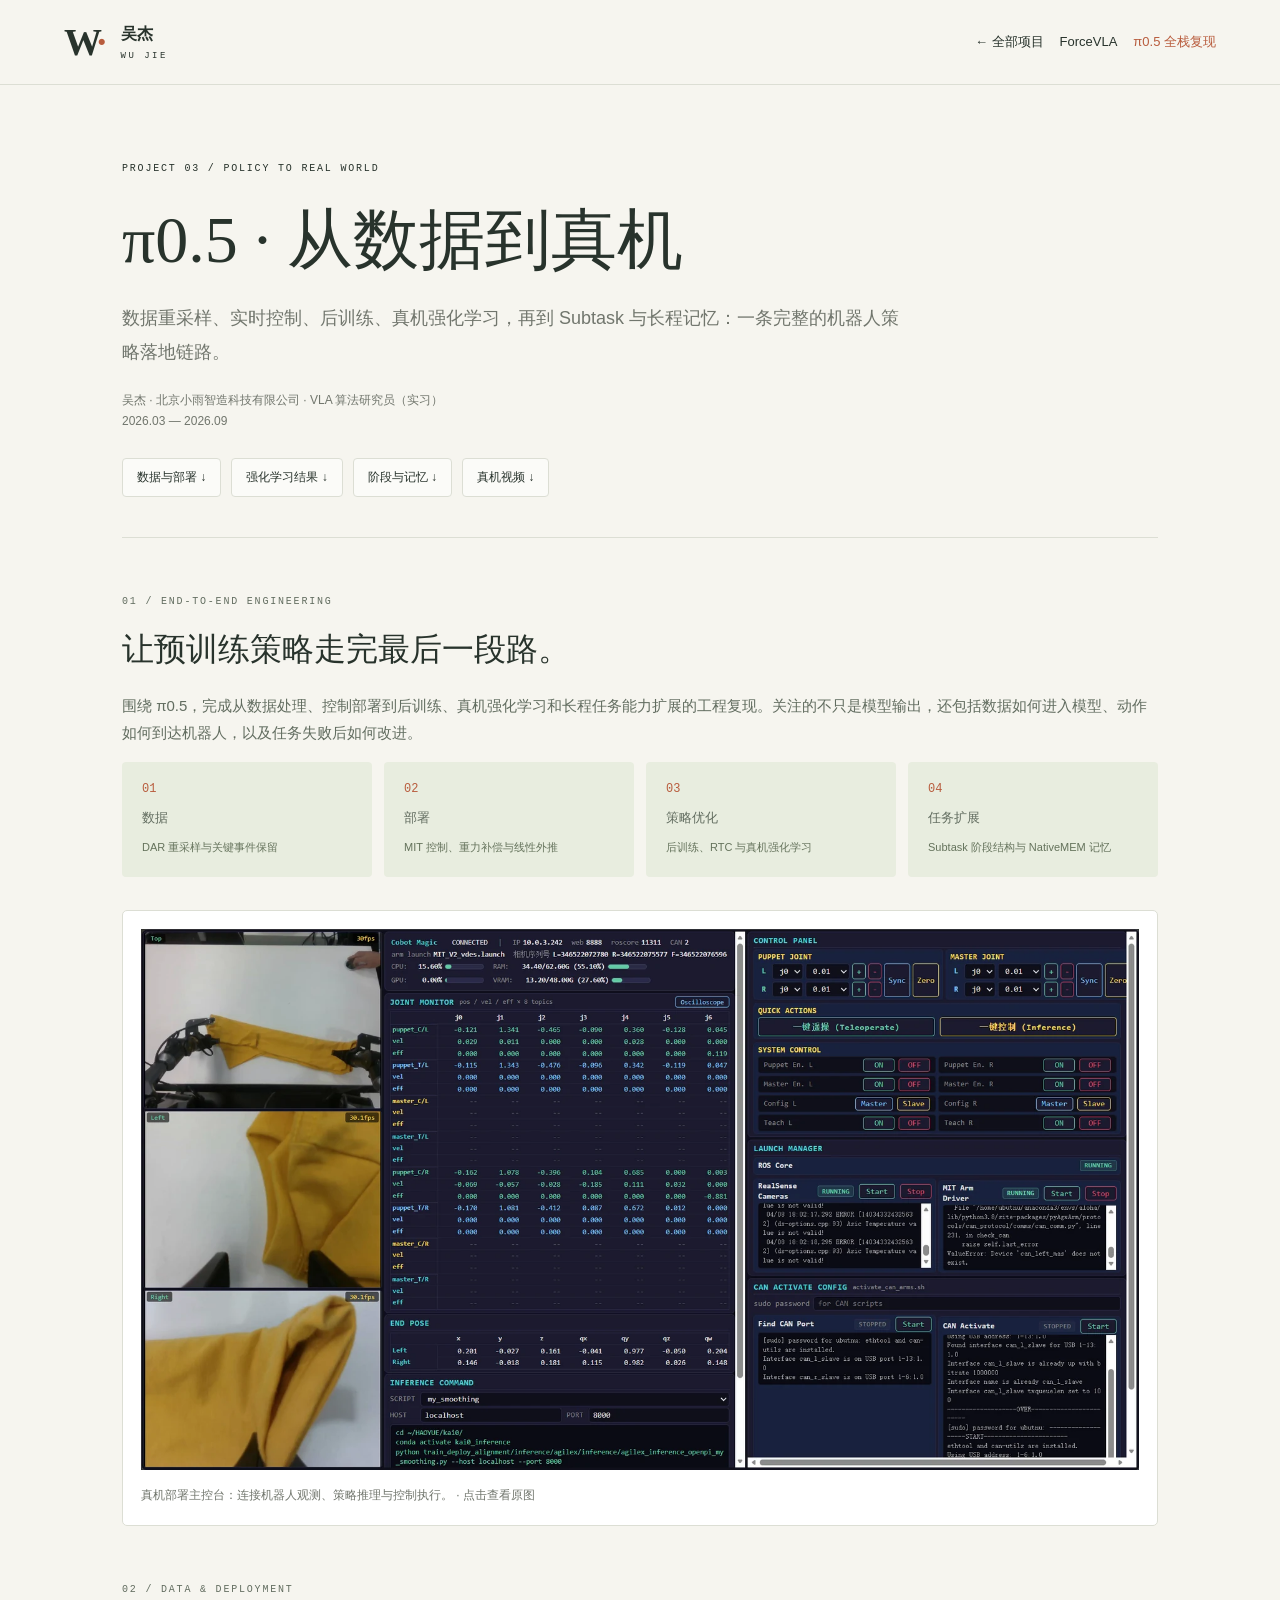
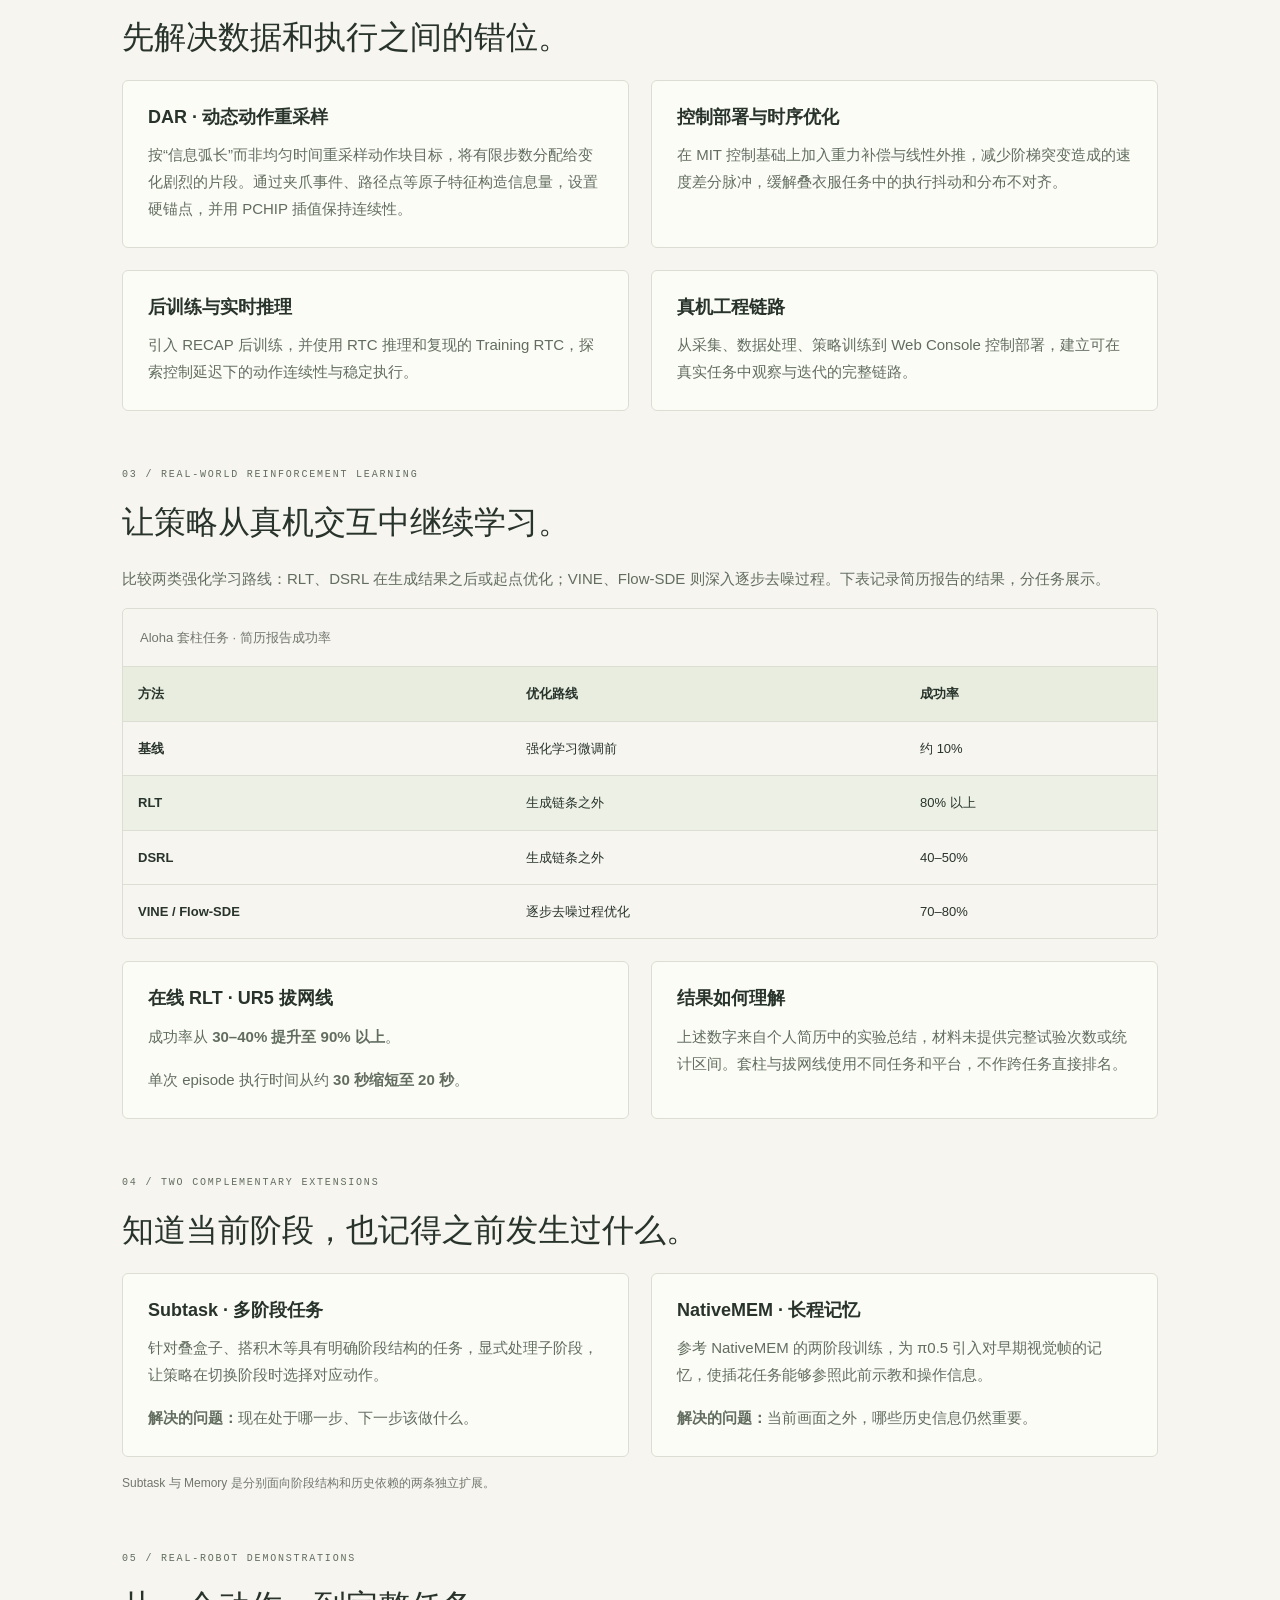
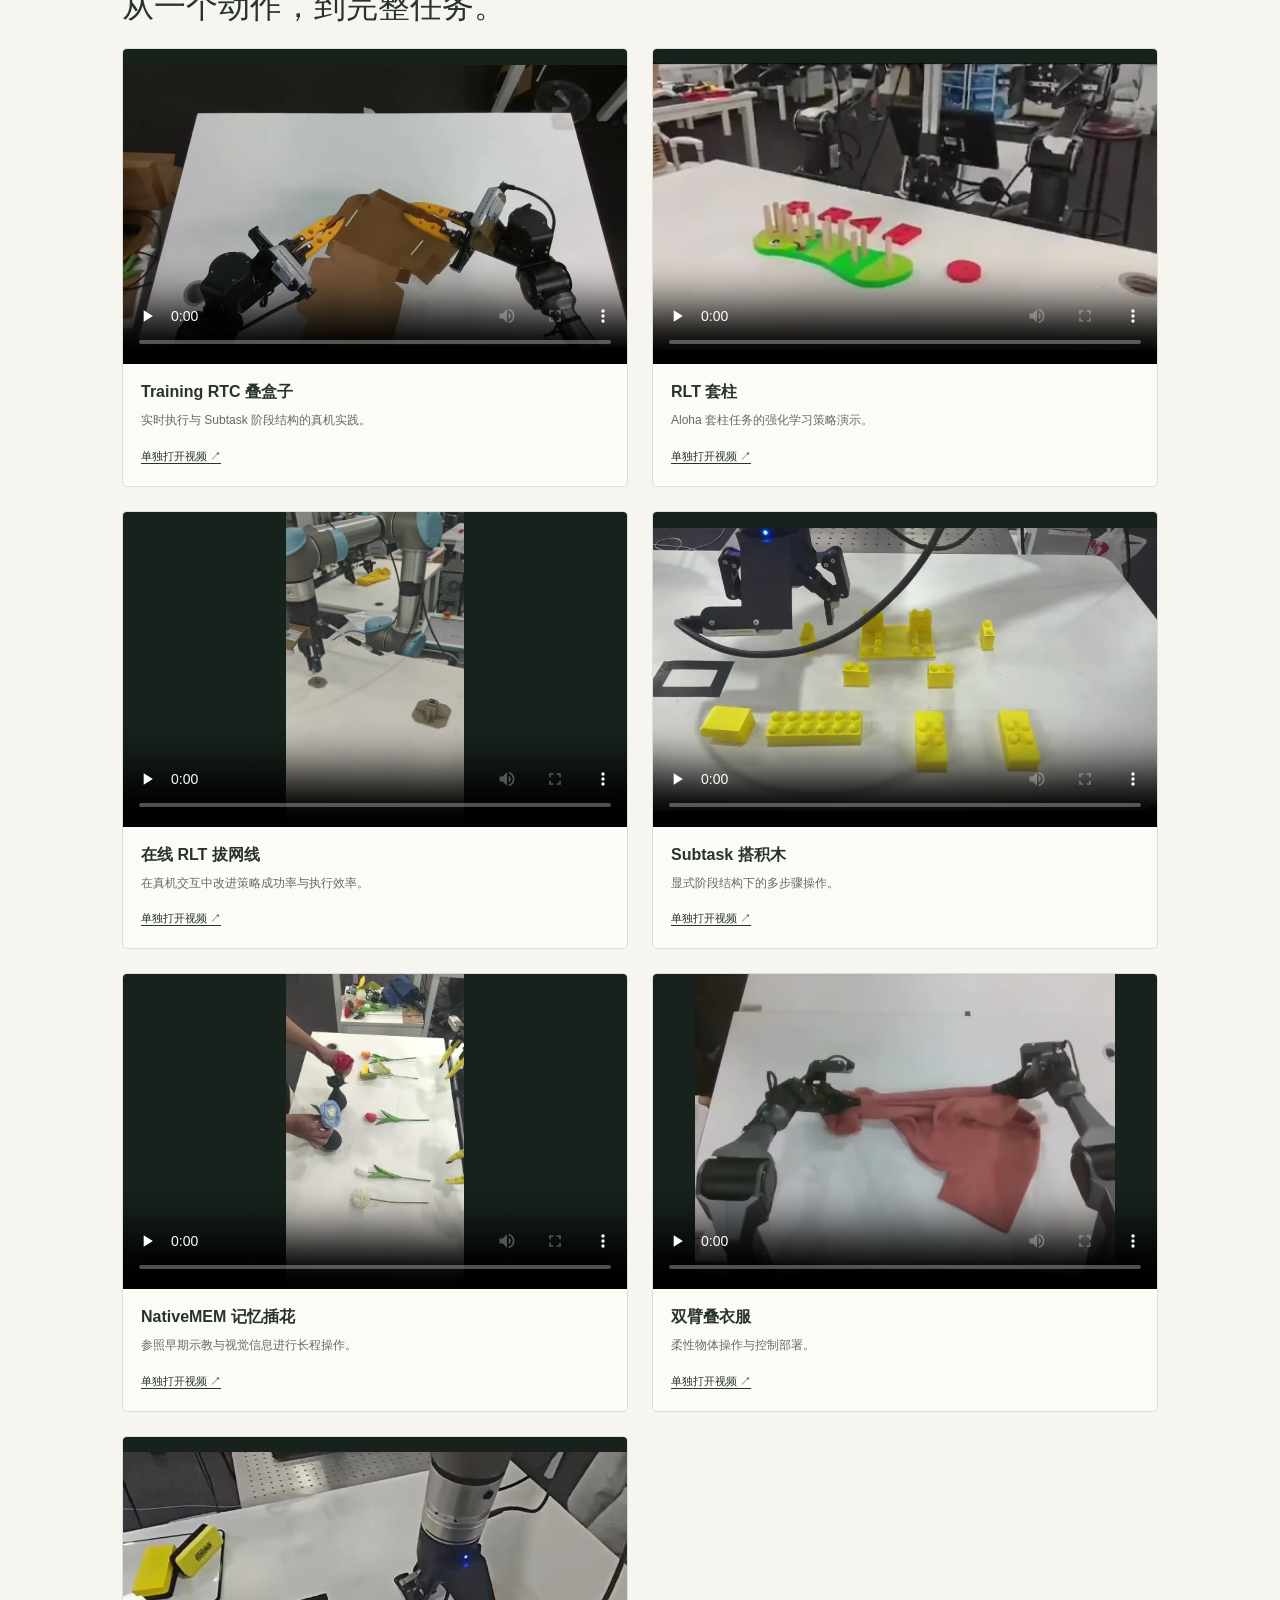
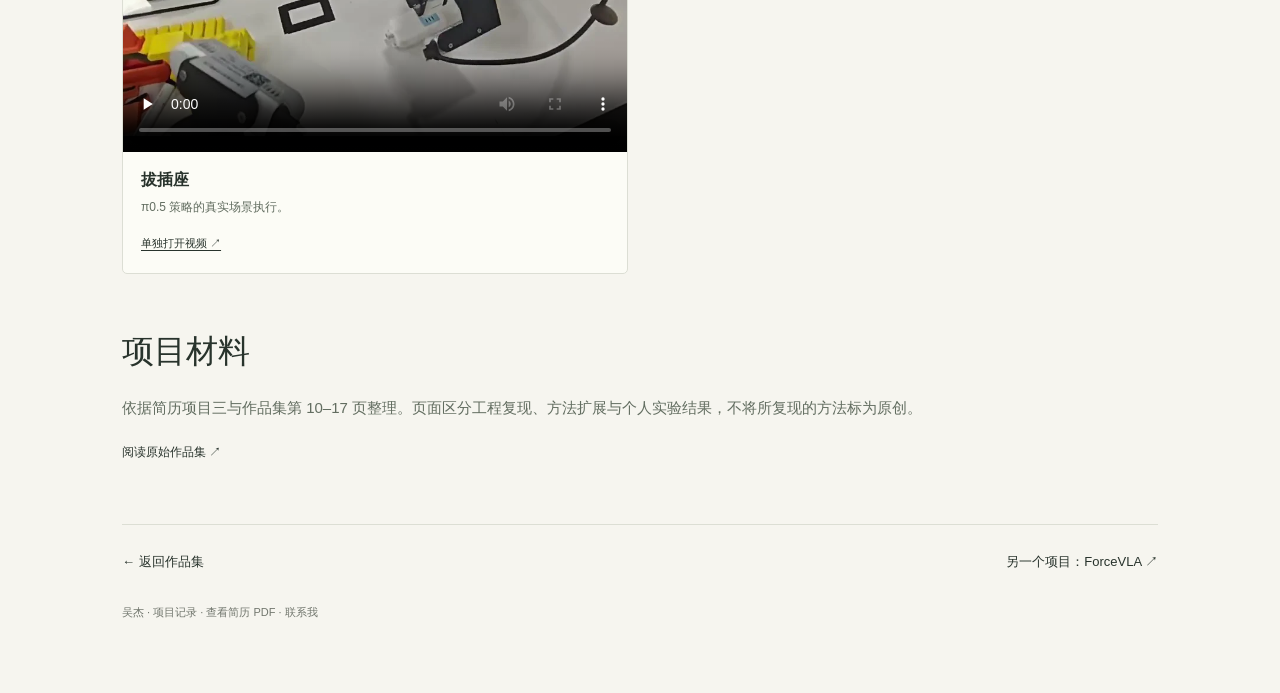
==== pi05/index.html @ 5cab931f "Add dedicated ForceVLA and pi0.5 project pages" ====
<!doctype html>
<html lang="zh-CN"><head><meta charset="utf-8"><meta name="viewport" content="width=device-width, initial-scale=1"><meta name="theme-color" content="#f6f5ef"><meta name="description" content="数据重采样、实时控制、后训练、真机强化学习，再到 Subtask 与长程记忆：一条完整的机器人策略落地链路。"><meta property="og:title" content="π0.5 · 从数据到真机 · 吴杰"><meta property="og:description" content="数据重采样、实时控制、后训练、真机强化学习，再到 Subtask 与长程记忆：一条完整的机器人策略落地链路。"><title>π0.5 · 从数据到真机 · 吴杰的项目作品集</title><link rel="icon" href="../assets/favicon.svg" type="image/svg+xml"><link rel="stylesheet" href="../styles.css"><link rel="stylesheet" href="../project-pages.css"><script src="../project-pages.js" defer></script></head>
<body class="project-page"><a class="skip-link" href="#main">跳到主要内容</a><header class="site-header"><a class="brand" href="../index.html"><span class="brand-mark">W<span>·</span></span><span>吴杰 <small>WU JIE</small></span></a><nav class="project-nav" aria-label="项目导航"><a href="../index.html#projects">← 全部项目</a><a href="../forcevla/index.html" >ForceVLA</a><a href="../pi05/index.html" aria-current="page">π0.5 全栈复现</a></nav></header>
<main class="project-shell" id="main"><header class="project-hero"><p class="eyebrow">PROJECT 03 / POLICY TO REAL WORLD</p><h1>π0.5 · 从数据到真机</h1><p class="lead">数据重采样、实时控制、后训练、真机强化学习，再到 Subtask 与长程记忆：一条完整的机器人策略落地链路。</p><p class="project-meta">吴杰 · 北京小雨智造科技有限公司 · VLA 算法研究员（实习）<br>2026.03 — 2026.09</p><nav class="jump-links" aria-label="页内导航"><a href="#pipeline">数据与部署 ↓</a><a href="#rl">强化学习结果 ↓</a><a href="#memory">阶段与记忆 ↓</a><a href="#demos">真机视频 ↓</a></nav></header>
<section class="project-section" id="overview"><p class="eyebrow">01 / END-TO-END ENGINEERING</p><h2>让预训练策略走完最后一段路。</h2><p>围绕 π0.5，完成从数据处理、控制部署到后训练、真机强化学习和长程任务能力扩展的工程复现。关注的不只是模型输出，还包括数据如何进入模型、动作如何到达机器人，以及任务失败后如何改进。</p><ol class="flow"><li>数据<small>DAR 重采样与关键事件保留</small></li><li>部署<small>MIT 控制、重力补偿与线性外推</small></li><li>策略优化<small>后训练、RTC 与真机强化学习</small></li><li>任务扩展<small>Subtask 阶段结构与 NativeMEM 记忆</small></li></ol><figure class="project-figure"><a href="../assets/images/deployment.webp" target="_blank" rel="noopener" aria-label="查看原图：Web Console 主控界面与真机多视角"><img src="../assets/images/deployment.webp" alt="Web Console 主控界面与真机多视角" loading="lazy"></a><figcaption>真机部署主控台：连接机器人观测、策略推理与控制执行。 · 点击查看原图</figcaption></figure></section><section class="project-section" id="pipeline"><p class="eyebrow">02 / DATA & DEPLOYMENT</p><h2>先解决数据和执行之间的错位。</h2><div class="two-col"><article class="note-card"><h3>DAR · 动态动作重采样</h3><p>按“信息弧长”而非均匀时间重采样动作块目标，将有限步数分配给变化剧烈的片段。通过夹爪事件、路径点等原子特征构造信息量，设置硬锚点，并用 PCHIP 插值保持连续性。</p></article><article class="note-card"><h3>控制部署与时序优化</h3><p>在 MIT 控制基础上加入重力补偿与线性外推，减少阶梯突变造成的速度差分脉冲，缓解叠衣服任务中的执行抖动和分布不对齐。</p></article><article class="note-card"><h3>后训练与实时推理</h3><p>引入 RECAP 后训练，并使用 RTC 推理和复现的 Training RTC，探索控制延迟下的动作连续性与稳定执行。</p></article><article class="note-card"><h3>真机工程链路</h3><p>从采集、数据处理、策略训练到 Web Console 控制部署，建立可在真实任务中观察与迭代的完整链路。</p></article></div></section>
<section class="project-section" id="rl"><p class="eyebrow">03 / REAL-WORLD REINFORCEMENT LEARNING</p><h2>让策略从真机交互中继续学习。</h2><p>比较两类强化学习路线：RLT、DSRL 在生成结果之后或起点优化；VINE、Flow-SDE 则深入逐步去噪过程。下表记录简历报告的结果，分任务展示。</p><div class="table-scroll" role="region" aria-label="Aloha 套柱实验结果，可横向滚动" tabindex="0"><table class="project-table"><caption>Aloha 套柱任务 · 简历报告成功率</caption><thead><tr><th scope="col">方法</th><th scope="col">优化路线</th><th scope="col">成功率</th></tr></thead><tbody><tr><th scope="row">基线</th><td>强化学习微调前</td><td>约 10%</td></tr><tr class="highlight"><th scope="row">RLT</th><td>生成链条之外</td><td>80% 以上</td></tr><tr><th scope="row">DSRL</th><td>生成链条之外</td><td>40–50%</td></tr><tr><th scope="row">VINE / Flow-SDE</th><td>逐步去噪过程优化</td><td>70–80%</td></tr></tbody></table></div><div class="two-col" style="margin-top:22px"><article class="note-card"><h3>在线 RLT · UR5 拔网线</h3><p>成功率从 <strong>30–40% 提升至 90% 以上</strong>。</p><p>单次 episode 执行时间从约 <strong>30 秒缩短至 20 秒</strong>。</p></article><article class="note-card"><h3>结果如何理解</h3><p>上述数字来自个人简历中的实验总结，材料未提供完整试验次数或统计区间。套柱与拔网线使用不同任务和平台，不作跨任务直接排名。</p></article></div></section>
<section class="project-section" id="memory"><p class="eyebrow">04 / TWO COMPLEMENTARY EXTENSIONS</p><h2>知道当前阶段，也记得之前发生过什么。</h2><div class="two-col"><article class="note-card"><h3>Subtask · 多阶段任务</h3><p>针对叠盒子、搭积木等具有明确阶段结构的任务，显式处理子阶段，让策略在切换阶段时选择对应动作。</p><p><strong>解决的问题：</strong>现在处于哪一步、下一步该做什么。</p></article><article class="note-card"><h3>NativeMEM · 长程记忆</h3><p>参考 NativeMEM 的两阶段训练，为 π0.5 引入对早期视觉帧的记忆，使插花任务能够参照此前示教和操作信息。</p><p><strong>解决的问题：</strong>当前画面之外，哪些历史信息仍然重要。</p></article></div><p class="project-footnote">Subtask 与 Memory 是分别面向阶段结构和历史依赖的两条独立扩展。</p></section>
<section class="project-section" id="demos"><p class="eyebrow">05 / REAL-ROBOT DEMONSTRATIONS</p><h2>从一个动作，到完整任务。</h2><div class="project-video-grid"><figure class="video-card"><video controls playsinline preload="none" poster="../assets/images/rtc-boxes-poster.webp" aria-label="Training RTC 叠盒子"><source src="../assets/videos/rtc-boxes.mp4" type="video/mp4">请使用下方链接打开视频。</video><figcaption><h3>Training RTC 叠盒子</h3><p>实时执行与 Subtask 阶段结构的真机实践。</p><a href="../assets/videos/rtc-boxes.mp4" target="_blank" rel="noopener">单独打开视频 ↗</a></figcaption></figure><figure class="video-card"><video controls playsinline preload="none" poster="../assets/images/rlt-insertion-poster.webp" aria-label="RLT 套柱"><source src="../assets/videos/rlt-insertion.mp4" type="video/mp4">请使用下方链接打开视频。</video><figcaption><h3>RLT 套柱</h3><p>Aloha 套柱任务的强化学习策略演示。</p><a href="../assets/videos/rlt-insertion.mp4" target="_blank" rel="noopener">单独打开视频 ↗</a></figcaption></figure><figure class="video-card"><video controls playsinline preload="none" poster="../assets/images/rlt-unplugging-poster.webp" aria-label="在线 RLT 拔网线"><source src="../assets/videos/rlt-unplugging.mp4" type="video/mp4">请使用下方链接打开视频。</video><figcaption><h3>在线 RLT 拔网线</h3><p>在真机交互中改进策略成功率与执行效率。</p><a href="../assets/videos/rlt-unplugging.mp4" target="_blank" rel="noopener">单独打开视频 ↗</a></figcaption></figure><figure class="video-card"><video controls playsinline preload="none" poster="../assets/images/subtask-blocks-poster.webp" aria-label="Subtask 搭积木"><source src="../assets/videos/subtask-blocks.mp4" type="video/mp4">请使用下方链接打开视频。</video><figcaption><h3>Subtask 搭积木</h3><p>显式阶段结构下的多步骤操作。</p><a href="../assets/videos/subtask-blocks.mp4" target="_blank" rel="noopener">单独打开视频 ↗</a></figcaption></figure><figure class="video-card"><video controls playsinline preload="none" poster="../assets/images/memory-flowers-poster.webp" aria-label="NativeMEM 记忆插花"><source src="../assets/videos/memory-flowers.mp4" type="video/mp4">请使用下方链接打开视频。</video><figcaption><h3>NativeMEM 记忆插花</h3><p>参照早期示教与视觉信息进行长程操作。</p><a href="../assets/videos/memory-flowers.mp4" target="_blank" rel="noopener">单独打开视频 ↗</a></figcaption></figure><figure class="video-card"><video controls playsinline preload="none" poster="../assets/images/folding-poster.webp" aria-label="双臂叠衣服"><source src="../assets/videos/folding.mp4" type="video/mp4">请使用下方链接打开视频。</video><figcaption><h3>双臂叠衣服</h3><p>柔性物体操作与控制部署。</p><a href="../assets/videos/folding.mp4" target="_blank" rel="noopener">单独打开视频 ↗</a></figcaption></figure><figure class="video-card"><video controls playsinline preload="none" poster="../assets/images/unplugging-poster.webp" aria-label="拔插座"><source src="../assets/videos/unplugging.mp4" type="video/mp4">请使用下方链接打开视频。</video><figcaption><h3>拔插座</h3><p>π0.5 策略的真实场景执行。</p><a href="../assets/videos/unplugging.mp4" target="_blank" rel="noopener">单独打开视频 ↗</a></figcaption></figure></div></section><section class="project-section" id="sources"><h2>项目材料</h2><p>依据简历项目三与作品集第 10–17 页整理。页面区分工程复现、方法扩展与个人实验结果，不将所复现的方法标为原创。</p><a class="text-link" href="../assets/docs/portfolio.pdf#page=10" target="_blank" rel="noopener">阅读原始作品集 ↗</a></section>
<nav class="next-project" aria-label="继续浏览"><a href="../index.html#projects">← 返回作品集</a><a href="../forcevla/index.html">另一个项目：ForceVLA ↗</a></nav><footer class="project-footer">吴杰 · 项目记录 · <a href="../assets/docs/resume.pdf">查看简历 PDF</a> · <a href="mailto:JayWufhgg888@163.com">联系我</a></footer></main></body></html>
---- styles.css ----
@charset "UTF-8";
:root{--paper:#f6f5ef;--ink:#28332c;--muted:#71766d;--line:#dcded4;--accent:#b85c3d;--green:#354c3d;--serif:"Iowan Old Style","Palatino Linotype","Songti SC","Noto Serif CJK SC","SimSun",serif;--sans:Inter,"Segoe UI","PingFang SC","Microsoft YaHei",sans-serif;--mono:"SFMono-Regular",Consolas,monospace}
*{box-sizing:border-box}html{scroll-behavior:smooth;scroll-padding-top:100px}body{margin:0;background:var(--paper);color:var(--ink);font:15px/1.8 var(--sans);-webkit-font-smoothing:antialiased}body.modal-open{overflow:hidden}button,a{-webkit-tap-highlight-color:transparent}button,input{font:inherit}button{color:inherit;cursor:pointer}a{color:inherit;text-decoration:none}img{display:block;max-width:100%;height:auto}button{border:0}button:disabled{cursor:default}::selection{background:#d8decc}h1,h2,h3,p{margin:0}h1,h2,h3{line-height:1.3}a,button{touch-action:manipulation}:focus-visible{outline:3px solid var(--accent);outline-offset:5px}button:focus:not(:focus-visible){outline:none}[hidden]{display:none!important}.wrap{max-width:1264px;margin-inline:auto;padding-inline:44px}.skip-link{position:fixed;top:-100px;left:20px;z-index:100;background:var(--ink);color:white;padding:10px 20px}.skip-link:focus{top:12px}.site-header{height:95px;max-width:1440px;padding:0 64px;margin:auto;display:flex;align-items:center;justify-content:space-between;border-bottom:1px solid var(--line)}.brand{display:flex;align-items:center;gap:13px;font-size:16px;font-weight:600;white-space:nowrap}.brand-mark{font-family:var(--serif);font-size:38px;letter-spacing:-5px;font-weight:700;line-height:1;margin-right:6px}.brand-mark span{color:var(--accent)}.brand small{display:block;font:9px/1.5 var(--mono);letter-spacing:2.5px;margin-top:1px}.site-header nav{display:flex;gap:33px;align-items:center;font-size:13px}.site-header nav>a{transition:color .2s}.site-header nav>a:hover{color:var(--accent)}.site-header .nav-resume{border:1px solid #92998b;border-radius:4px;padding:8px 16px;margin-left:7px}.nav-resume span{margin-left:17px}.menu-toggle{display:none}.hero{display:grid;grid-template-columns:1fr 1fr;gap:65px;padding-top:76px;padding-bottom:71px;align-items:center}.eyebrow{font:10px/1.8 var(--mono);font-weight:500;letter-spacing:1.8px;display:flex;align-items:center;gap:10px}.status-dot{display:inline-block;flex:none;width:7px;height:7px;border-radius:50%;background:#758c54}.hero h1{font-family:var(--serif);font-size:clamp(48px,5.1vw,72px);font-weight:600;letter-spacing:1px;line-height:1.3;margin:24px 0}.accent{color:var(--accent)}.hero-intro{font-size:15px;color:#636b60;line-height:2.05;letter-spacing:.4px}.hero-meta{font-size:11px;margin-top:22px;color:var(--muted)}.hero-meta span{color:#a8ac9f;padding:0 10px}.hero-actions{display:flex;align-items:center;gap:29px;margin-top:30px}.button{display:inline-flex;align-items:center;justify-content:center;gap:28px;padding:12px 22px;border-radius:4px;font-size:13px;transition:background .2s,transform .2s}.button:hover{transform:translateY(-2px)}.button-dark{background:var(--ink);color:#fff}.button-dark:hover{background:#405241}.button span{font-size:19px}.text-link{display:inline-flex;gap:15px;align-items:center;background:none;padding:0;font-size:12px;font-weight:500}.text-link:hover{color:var(--accent)}.text-link span{font-size:17px}.availability{display:flex;align-items:center;gap:7px;font-size:10px;letter-spacing:.4px;color:var(--muted);margin-top:24px}.availability>span{height:5px;width:5px;background:#78905d;border-radius:50%}.hero-visual{position:relative;padding:4px 0 22px;margin-top:8px}.photo-index{display:flex;justify-content:space-between;font:8px var(--mono);letter-spacing:1.2px;color:#757e6d;margin-bottom:12px}.hero-photo{position:relative;aspect-ratio:1.08;background:#d8d8cd;overflow:hidden;border-radius:3px}.hero-photo>img{width:100%;height:100%;object-fit:cover;object-position:48% center;filter:saturate(.72)}.hero-photo:after{content:"";position:absolute;inset:45% 0 0;background:linear-gradient(transparent,#18221b9c);pointer-events:none}.image-corner{position:absolute;width:22px;height:22px;z-index:1;border:1px solid #ffffffb0}.corner-a{top:18px;left:18px;border-right:0;border-bottom:0}.corner-b{bottom:18px;right:18px;border-top:0;border-left:0}.photo-label{position:absolute;bottom:27px;left:22px;color:#fff;font-size:11px;z-index:1;display:flex;align-items:center;gap:8px;letter-spacing:.6px}.photo-label .status-dot{background:#cfdfaf;width:5px;height:5px}.hero-play{position:absolute;bottom:23px;right:25px;z-index:2;height:43px;width:43px;border-radius:50%;background:#f6f5efed;display:grid;place-items:center;font-size:12px;transition:transform .2s}.hero-play:hover{transform:scale(1.1)}.visual-caption{display:flex;justify-content:space-between;color:var(--muted);font-size:9px;padding-top:12px}.visual-caption>span:last-child{font-family:var(--mono)}.floating-note{position:absolute;bottom:74px;left:-39px;background:var(--paper);padding:15px 24px 15px 17px;display:flex;gap:13px;align-items:center;box-shadow:0 8px 28px #17201610;transform:rotate(-3deg);border:1px solid #e9e9e0}.note-symbol{font-family:var(--serif);font-size:29px;color:var(--accent)}.floating-note div{font:italic 16px var(--serif)}.floating-note small{display:block;font:9px var(--sans);letter-spacing:.6px;color:var(--muted);margin-top:5px}.focus-strip{display:grid;grid-template-columns:repeat(3,1fr);padding-block:26px;border-block:1px solid var(--line);width:calc(100% - 88px);max-width:1176px;padding-inline:0}.focus-strip>div{display:flex;gap:18px;padding-left:34px;align-items:center;border-left:1px solid var(--line)}.focus-strip>div:first-child{border:0;padding-left:0}.focus-index{font:12px var(--mono);color:#939a87}.focus-strip p{font-size:13px;letter-spacing:.4px}.focus-strip small{display:block;font:10px/1.9 var(--mono);letter-spacing:.1px;color:#868b7f;margin-top:3px}.section{padding-top:92px;padding-bottom:78px}.section-heading{display:flex;justify-content:space-between;gap:30px;align-items:flex-end;margin-bottom:34px}.section-heading .eyebrow{color:#777f6e;margin-bottom:14px}.section-heading h2{font-family:var(--serif);font-size:36px;font-weight:500;letter-spacing:1px}.title-dot{color:var(--accent);margin-left:4px}.section-description{font-size:12px;line-height:1.9;color:var(--muted);padding-bottom:2px}.filter-bar{display:flex;align-items:center;justify-content:space-between;border-bottom:1px solid var(--line);margin-bottom:28px;gap:12px}.filters{display:flex;gap:24px}.filters button{font-size:12px;background:none;padding:12px 0 14px;position:relative;white-space:nowrap;color:var(--muted)}.filters button[aria-pressed=true]{color:var(--ink);font-weight:600}.filters button[aria-pressed=true]:after{content:"";position:absolute;bottom:-1px;left:0;right:0;height:2px;background:var(--ink)}.filters small{font:9px var(--mono);margin-left:4px;color:var(--accent)}.filter-caption{font:10px var(--sans);color:var(--muted)}.project-grid{display:grid;grid-template-columns:1fr 1fr;gap:28px}.project-card{min-width:0;border:1px solid var(--line);border-radius:5px;overflow:hidden;background:#fafaf5;display:flex;flex-direction:column;transition:border-color .2s,box-shadow .2s}.project-card:hover{border-color:#b7beac;box-shadow:0 8px 28px #28332c05}.project-image{padding:0;display:block;width:100%;aspect-ratio:1.92;position:relative;overflow:hidden;background:#e7e9e1;text-align:left}.project-image img{width:100%;height:100%;object-fit:cover;transition:transform .5s;filter:saturate(.84)}.project-image:hover img{transform:scale(1.025)}.image-tag{position:absolute;left:17px;top:16px;background:#f6f5eff2;font:8px var(--mono);letter-spacing:1px;z-index:1;padding:6px 9px;border-radius:2px}.open-icon{position:absolute;bottom:15px;right:15px;display:grid;place-items:center;border-radius:50%;width:32px;height:32px;background:var(--paper);font-size:19px}.project-body{padding:25px;flex:1;display:flex;flex-direction:column}.project-topline{display:flex;gap:8px;align-items:center;justify-content:space-between;flex-wrap:wrap;font:8px/1.8 var(--mono);letter-spacing:.8px;color:var(--muted);margin-bottom:12px}.project-topline .paper-status{font:9px/1.5 var(--sans);letter-spacing:0;color:#667352}.project-body h3{font-size:20px;font-weight:600;letter-spacing:.1px;margin-bottom:12px}.project-body>p{font-size:12px;line-height:1.95;color:var(--muted);max-width:510px}.project-bottom{display:flex;align-items:flex-end;justify-content:space-between;gap:12px;margin-top:auto;padding-top:24px}.tags{display:flex;flex-wrap:wrap;gap:6px}.tags span{font-size:9px;line-height:1.6;white-space:nowrap;color:#6e785f;border:1px solid #dce0d3;padding:3px 7px;border-radius:3px}.project-bottom>.text-link{font-size:11px;white-space:nowrap}.project-featured{grid-column:1/-1;display:grid;grid-template-columns:.94fr 1fr}.project-featured .project-image{height:100%;aspect-ratio:auto;min-height:330px;background:#e8ebe2}.rsa-cover img{object-fit:contain;padding:48px 25px 30px;mix-blend-mode:multiply}.project-featured .project-body{padding:32px}.project-featured h3{font-size:25px}.project-metrics{display:flex;gap:38px;margin-top:23px}.project-metrics strong{font:32px/1.2 var(--serif);font-weight:500;letter-spacing:-.5px}.project-metrics strong span{font-size:18px}.project-metrics small{display:block;font-size:9px;color:var(--muted);margin-top:5px}.paper-note{font-size:10px;color:#70805d;margin-top:12px}.board-cover img{object-fit:contain;padding:13px;background:#e5e8df;mix-blend-mode:multiply}.project-wide{grid-column:1/-1;display:grid;grid-template-columns:.7fr 1fr}.project-wide .project-image{height:100%;min-height:220px;aspect-ratio:1.8}.project-wide .project-body{padding:30px}.source-note{margin-top:19px;font-size:10px;color:#7c8374}.demo-section{background:#29392f;color:#f1f2e9;padding:77px 0 65px;position:relative}.demo-section .eyebrow{color:#acb8a1}.demo-section .section-description{color:#b6c0ae}.demo-section .title-dot{color:#d18e67}.demo-grid{display:grid;grid-template-columns:repeat(3,1fr);gap:29px 24px}.demo-card{display:block;min-width:0;background:none;text-align:left;color:inherit;padding:0}.demo-thumb{aspect-ratio:1.65;position:relative;background:#1e2a23;overflow:hidden;border-radius:3px;border:1px solid #ffffff0c}.demo-thumb>img{width:100%;height:100%;object-fit:cover;filter:saturate(.8);transition:transform .4s,filter .4s}.demo-card:hover .demo-thumb>img{transform:scale(1.035);filter:saturate(1)}.demo-play{position:absolute;left:14px;bottom:14px;width:32px;height:32px;border-radius:50%;background:#f1f2e9eb;color:var(--ink);display:grid;place-items:center;font-size:10px}.demo-type{position:absolute;top:12px;left:12px;font:8px var(--mono);letter-spacing:.8px;background:#1e2a23c9;border:1px solid #ffffff26;padding:4px 7px;color:#e4e8dc}.demo-title{display:flex;justify-content:space-between;align-items:center;gap:10px;margin-top:12px;font-size:13px}.demo-title span{color:#bdc7b7}.demo-subtitle{display:block;font-size:10px;color:#a7b4a0;margin-top:3px}.button-outline-light{background:none;color:#dae1d0;border:1px solid #6b7c64;font-size:11px;margin:34px auto 0;display:flex;width:max-content;padding:8px 23px}.button-outline-light:hover{background:#ffffff09}.about-section{padding-top:88px}.about-grid{display:grid;grid-template-columns:1.05fr 1fr;gap:110px;margin-top:36px}.person{display:flex;gap:21px;align-items:center;margin-bottom:24px}.person>img{height:90px;width:74px;object-fit:cover;object-position:center 30%;border-radius:3px;mix-blend-mode:multiply}.person h3{font-size:22px;font-weight:500}.person h3 span{font:italic 16px var(--serif);color:var(--muted);margin-left:10px}.person p{font-size:11px;color:var(--muted);margin-top:9px}.about-copy>p{font-size:13px;line-height:2;color:#6b7264;margin-bottom:16px}.skill-groups{border-top:1px solid var(--line);padding-top:7px;margin-top:26px;margin-bottom:26px}.skill-groups>div{padding-top:13px;display:flex;gap:20px;align-items:baseline}.skill-groups>div>span{font-size:10px;color:var(--muted);flex:none}.skill-groups p{font-size:10px;line-height:1.9}.timeline{border-left:1px solid #d0d5c5;margin-top:4px}.timeline-item{position:relative;padding:0 0 36px 29px}.timeline-item:last-child{padding-bottom:0}.timeline-dot{position:absolute;width:7px;height:7px;border-radius:50%;background:#8b9b77;left:-4px;top:8px}.timeline-date{font:10px/1.8 var(--mono);letter-spacing:.5px;color:#858c79;margin-bottom:8px}.timeline h3{font-size:17px;font-weight:500;margin-bottom:6px}.timeline .timeline-role{font-size:11px;color:#4f6045;margin-bottom:9px}.timeline-item>p:last-child{font-size:11px;line-height:1.9;color:var(--muted)}.maker-strip{display:grid;grid-template-columns:240px 1fr 80px;align-items:center;gap:40px;margin-top:63px;padding:23px;background:#eceee4;border:1px solid #dde1d4;border-radius:4px}.maker-strip>img{width:240px;height:165px;object-fit:cover;filter:saturate(.65);border-radius:2px}.maker-strip .eyebrow{font-size:8px;color:#7e8970;margin-bottom:9px}.maker-strip h3{font-family:var(--serif);font-size:22px;font-weight:500}.maker-strip p:not(.eyebrow){font-size:11px;color:var(--muted);margin-top:10px}.maker-strip .text-link{margin-top:11px;font-size:10px}.maker-drawing{font:80px var(--serif);font-weight:100;color:#aebaa0;align-self:center;transform:rotate(15deg)}.contact-section{display:flex;justify-content:space-between;align-items:center;gap:40px;padding-top:49px;padding-bottom:54px;border-top:1px solid var(--line)}.contact-section .eyebrow{font-size:8px;color:#718062}.contact-section h2{font:30px/1.5 var(--serif);margin-top:15px}.contact-section p:not(.eyebrow){font-size:11px;color:var(--muted);margin-top:12px}.contact-actions{display:flex;flex-direction:column;align-items:flex-start;gap:9px}.contact-email{font-size:17px;white-space:nowrap;padding-bottom:8px;border-bottom:1px solid #aeb59f}.contact-email span{margin-left:20px}.contact-actions .text-link{font-size:10px;color:var(--muted)}.site-footer{display:flex;justify-content:space-between;align-items:center;border-top:1px solid var(--line);padding-block:26px}.site-footer .brand{font-size:12px}.site-footer .brand-mark{font-size:28px}.site-footer .brand small{font-size:7px}.site-footer>p{font-size:9px;letter-spacing:.5px;color:var(--muted)}.site-footer .text-link{font-size:10px}
dialog{width:min(920px,calc(100% - 40px));max-height:calc(100dvh - 64px);border:1px solid #d4d8c8;border-radius:7px;background:var(--paper);color:var(--ink);padding:0;overscroll-behavior:contain}dialog::backdrop{background:#132218ad;backdrop-filter:blur(6px)}.dialog-close{position:sticky;float:right;right:16px;top:16px;z-index:4;width:36px;height:36px;display:grid;place-items:center;border-radius:50%;background:#f6f5eff5;border:1px solid #dce0d2;font-size:27px;line-height:1;margin:16px 16px -52px 0}.dialog-header{padding:38px 48px 26px}.dialog-header>.eyebrow{font-size:9px;color:#70805f;padding-right:25px}.dialog-header h2{font-family:var(--serif);font-size:32px;margin-top:13px;padding-right:20px}.dialog-lead{font-size:13px;color:var(--muted);line-height:1.9;margin-top:13px}.dialog-meta{display:flex;flex-wrap:wrap;gap:8px 20px;font-size:10px;color:#738063;margin-top:15px}.dialog-hero{width:100%;max-height:440px;object-fit:contain;background:#e9ece2;padding:20px}.dialog-sections{padding:30px 48px 38px}.detail-section+.detail-section{margin-top:24px}.detail-section h3{font-size:15px;font-weight:600;margin-bottom:10px}.detail-section p,.detail-section li{font-size:13px;line-height:1.95;color:#66705f}.detail-section ul{margin:0;padding-left:20px}.detail-section li+li{margin-top:6px}.result-list{display:grid;grid-template-columns:repeat(3,1fr);gap:18px;padding:20px;background:#e9eddf;border-radius:3px;margin:25px 0}.result-list strong{display:block;font:29px var(--serif);margin-bottom:7px}.result-list span{font-size:10px;color:#71805f;line-height:1.8;display:block}.detail-videos{display:flex;flex-wrap:wrap;gap:8px}.detail-videos button{background:none;border:1px solid #cdd5c0;border-radius:3px;font-size:11px;padding:9px 12px}.detail-videos button:hover{background:#e9eddf}.detail-videos button span{font-size:8px;margin-right:9px}.detail-source{font-size:10px!important;margin-top:26px;padding-top:15px;border-top:1px solid var(--line);color:var(--muted)}.detail-external{margin-top:20px}.video-container{padding:0 22px 22px}.video-container video{display:block;width:100%;max-height:65vh;background:#152019;border-radius:3px;object-fit:contain}.video-footnote{font-size:10px;color:var(--muted);padding:14px 5px 0}.video-footnote a{text-decoration:underline;text-underline-offset:3px}.video-back{font-size:11px;background:none;margin-bottom:15px;color:#69775b;padding:0}.toast{position:fixed;bottom:28px;left:50%;transform:translate(-50%,20px);padding:11px 20px;background:var(--ink);color:white;border-radius:4px;font-size:12px;opacity:0;pointer-events:none;transition:opacity .2s,transform .2s;z-index:20}.toast.show{opacity:1;transform:translate(-50%,0)}
@media(min-width:1600px){.hero{padding-top:95px;padding-bottom:90px}.hero h1{font-size:75px}}
@media(max-width:1100px){.site-header{padding-inline:35px}.wrap{padding-inline:35px}.hero{gap:40px}.hero h1{font-size:57px}.photo-index{font-size:7px}.hero-meta{font-size:10px}.hero-meta span{padding-inline:5px}.floating-note{left:-24px;padding:13px 17px}.focus-strip{width:calc(100% - 70px);padding-inline:0}.focus-strip>div{gap:12px;padding-left:22px}.focus-strip p{font-size:11px}.focus-strip small{font-size:8px}.project-topline{font-size:7px}.project-featured .project-body{padding:26px}.project-featured h3{font-size:22px}.project-metrics{gap:25px}.project-metrics strong{font-size:29px}.project-body{padding:23px}.project-body h3{font-size:18px}.about-grid{gap:60px}.contact-section{gap:25px}.contact-section h2{font-size:26px}.contact-email{font-size:15px}.contact-email span{margin-left:6px}}
@media(max-width:800px){.site-header{height:80px;padding-inline:26px}.site-header nav{gap:19px;font-size:12px}.site-header .nav-resume{margin:0;padding:6px 11px}.nav-resume span{margin-left:6px}.wrap{padding-inline:27px}.hero{padding-top:48px;padding-bottom:45px;gap:32px}.hero .eyebrow{font-size:7px;letter-spacing:1px}.hero h1{font-size:45px;margin:21px 0}.hero-intro{font-size:12px}.hero-meta{font-size:8px;white-space:nowrap}.hero-actions{gap:16px;margin-top:24px}.hero-actions .button{font-size:11px;gap:18px;padding:10px 16px}.hero-actions .text-link{font-size:10px;gap:8px}.availability{font-size:8px;letter-spacing:0}.hero-photo{aspect-ratio:.83}.photo-index span:last-child{display:none}.floating-note{bottom:74px;left:-19px;padding:12px 15px}.floating-note div{font-size:13px}.floating-note small{font-size:8px}.note-symbol{font-size:23px}.photo-label{font-size:8px;left:15px;bottom:21px}.hero-play{right:15px;bottom:15px;width:32px;height:32px}.visual-caption{font-size:8px}.visual-caption span:last-child{display:none}.focus-strip{width:calc(100% - 54px);padding:22px 0}.focus-strip>div{gap:10px;padding-left:14px}.focus-index{font-size:9px}.focus-strip p{font-size:10px}.focus-strip small{font-size:7px;letter-spacing:-.2px}.section{padding-top:65px;padding-bottom:57px}.section-heading h2{font-size:30px}.section-description{font-size:10px}.section-heading .eyebrow{font-size:8px}.filters{gap:20px}.filters button{font-size:11px}.filter-caption{display:none}.project-grid{gap:20px}.project-featured .project-image{min-height:280px}.project-featured .project-body{padding:21px}.project-featured h3{font-size:20px}.project-featured .paper-status{font-size:8px}.project-metrics{gap:20px;margin-top:17px}.project-metrics strong{font-size:27px}.project-metrics small{font-size:8px}.project-featured .project-bottom{padding-top:19px;align-items:flex-start}.project-featured .tags span:last-child{display:none}.project-body{padding:20px}.project-body h3{font-size:17px}.project-body>p{font-size:11px}.project-bottom{gap:8px}.tags span{font-size:8px;padding:3px 5px}.project-bottom>.text-link{font-size:9px;gap:5px}.project-topline{font-size:7px}.image-tag{font-size:6px;padding:5px 7px;left:10px;top:10px}.open-icon{width:27px;height:27px;font-size:17px;bottom:10px;right:10px}.project-wide .project-body{padding:23px}.demo-section{padding:58px 0 48px}.demo-grid{gap:24px 17px}.demo-title{font-size:11px}.demo-subtitle{font-size:9px}.demo-type{font-size:6px;top:9px;left:9px}.demo-play{width:27px;height:27px;font-size:8px;left:10px;bottom:10px}.about-grid{gap:40px}.about-copy>p{font-size:11px}.person{gap:16px}.person>img{width:59px;height:74px}.person h3{font-size:19px}.person h3 span{font-size:14px}.person p{font-size:9px}.skill-groups>div{gap:12px}.skill-groups p,.skill-groups>div>span{font-size:9px}.timeline h3{font-size:14px}.timeline .timeline-role,.timeline-item>p:last-child{font-size:10px}.timeline-item{padding-left:23px;padding-bottom:28px}.maker-strip{grid-template-columns:190px 1fr;gap:28px;padding:20px;margin-top:45px}.maker-strip>img{height:160px;width:190px}.maker-strip h3{font-size:19px}.maker-drawing{display:none}.contact-section{flex-direction:column;align-items:flex-start;gap:25px;padding-block:35px}.contact-email{font-size:17px}.contact-actions{flex-direction:row;gap:25px;align-items:center}.site-footer>p{font-size:8px}}
@media(max-width:600px){html{scroll-padding-top:25px}.site-header{height:76px;padding-inline:22px;position:relative}.brand{font-size:14px;gap:10px}.brand-mark{font-size:33px}.brand small{font-size:8px}.menu-toggle{display:flex;width:38px;height:38px;background:none;padding:10px 6px;flex-direction:column;justify-content:center;gap:6px}.menu-toggle span{height:1px;background:var(--ink);width:25px;transition:transform .2s}.menu-toggle[aria-expanded=true] span:first-child{transform:translateY(3.5px) rotate(45deg)}.menu-toggle[aria-expanded=true] span:last-child{transform:translateY(-3.5px) rotate(-45deg)}.site-header nav{display:none;position:absolute;left:0;right:0;top:75px;z-index:10;flex-direction:column;align-items:stretch;gap:0;background:var(--paper);border-bottom:1px solid var(--line);padding:12px 23px 20px;box-shadow:0 12px 15px #20302005}.site-header nav.open{display:flex}.site-header nav>a{padding:11px 0}.site-header .nav-resume{padding:10px 13px;margin-top:7px;width:fit-content}.wrap{padding-inline:23px}.hero{grid-template-columns:1fr;gap:34px;padding-top:39px;padding-bottom:32px}.hero .eyebrow{font-size:8px;letter-spacing:1.2px}.hero h1{font-size:57px;line-height:1.25;margin:25px 0 22px}.hero-intro{font-size:13px;line-height:2}.hero-meta{font-size:10px;margin-top:19px}.hero-meta span{padding-inline:8px}.hero-actions{gap:25px;margin-top:25px}.hero-actions .button{padding:11px 20px;font-size:12px;gap:30px}.hero-actions .text-link{font-size:11px}.availability{font-size:9px;margin-top:18px}.hero-visual{margin-top:0;padding-bottom:0}.hero-photo{aspect-ratio:1.23}.photo-index{font-size:7px;margin-bottom:9px}.photo-index span:last-child{display:inline}.floating-note{left:-9px;bottom:68px;padding:11px 17px;gap:12px}.floating-note div{font-size:15px}.floating-note small{font-size:8px}.photo-label{font-size:9px;bottom:23px;left:18px}.hero-play{width:36px;height:36px;right:20px;bottom:19px}.visual-caption{font-size:8px;padding-top:10px}.visual-caption span:last-child{display:inline}.focus-strip{width:calc(100% - 46px);padding:0;grid-template-columns:1fr}.focus-strip>div,.focus-strip>div:first-child{padding:17px 0;border-left:0;border-bottom:1px solid var(--line);gap:19px}.focus-strip>div:last-child{border:0}.focus-index{font-size:10px}.focus-strip p{display:flex;flex:1;align-items:center;justify-content:space-between;gap:10px;font-size:11px}.focus-strip small{font-size:7px;line-height:1.5;margin:0;text-align:right;letter-spacing:0}.section{padding-top:51px;padding-bottom:42px}.section-heading{gap:20px;margin-bottom:24px;align-items:flex-start;flex-direction:column}.section-heading .eyebrow{font-size:8px;margin-bottom:11px;letter-spacing:1.5px}.section-heading h2{font-size:30px}.section-description{font-size:11px;line-height:1.8}.section-description br{display:none}.filter-bar{margin-bottom:21px}.filters{gap:20px;overflow-x:auto;scrollbar-width:none;width:100%}.filters button{font-size:10px;flex:none;padding-bottom:12px}.filters small{font-size:8px}.project-grid{grid-template-columns:1fr;gap:23px}.project-featured,.project-wide{display:flex;grid-column:auto}.project-featured .project-image{min-height:0;aspect-ratio:1.42}.rsa-cover img{padding:36px 24px 15px}.project-image{aspect-ratio:1.62}.project-featured .project-body,.project-body,.project-wide .project-body{padding:24px}.project-topline{font-size:7px;letter-spacing:.5px;gap:6px}.project-featured .paper-status{font-size:8px}.project-featured h3{font-size:23px}.project-body h3{font-size:21px;line-height:1.4}.project-body>p{font-size:12px;line-height:1.95}.project-metrics{gap:33px;margin-top:23px}.project-metrics strong{font-size:32px}.project-metrics small{font-size:8px}.project-bottom,.project-featured .project-bottom{padding-top:23px;align-items:center}.project-featured .tags span:last-child{display:inline}.tags span{font-size:8px;padding:3px 7px}.project-bottom>.text-link{font-size:10px;gap:8px}.project-wide .project-image{min-height:0;aspect-ratio:1.7}.project-wide .paper-status{font-size:8px}.image-tag{font-size:7px;left:14px;top:14px}.open-icon{width:32px;height:32px;bottom:14px;right:14px}.source-note{font-size:9px;line-height:1.9}.demo-section{padding-block:48px}.demo-grid{grid-template-columns:1fr 1fr;gap:24px 14px}.demo-thumb{aspect-ratio:1.2}.demo-title{font-size:11px;line-height:1.5;align-items:flex-start}.demo-subtitle{font-size:8px;line-height:1.7;margin-top:5px}.demo-type{font-size:6px;letter-spacing:.1px;padding:3px 5px;left:7px;top:7px}.demo-play{width:25px;height:25px;left:8px;bottom:8px}.button-outline-light{font-size:10px;margin-top:30px}.about-grid{grid-template-columns:1fr;gap:39px;margin-top:27px}.person>img{height:88px;width:70px}.person h3{font-size:23px}.person p{font-size:10px}.person{gap:21px}.about-copy>p{font-size:12px}.skill-groups>div{gap:17px}.skill-groups p{font-size:10px}.skill-groups>div>span{font-size:10px}.timeline{margin-left:3px}.timeline h3{font-size:17px}.timeline-date{font-size:10px}.timeline .timeline-role,.timeline-item>p:last-child{font-size:11px}.timeline-item{padding-bottom:28px;padding-left:24px}.maker-strip{grid-template-columns:1fr;padding:16px;gap:20px;margin-top:38px}.maker-strip>img{width:100%;height:170px}.maker-strip>div{padding:0 4px 7px}.maker-strip h3{font-size:22px}.maker-strip p:not(.eyebrow){font-size:11px}.contact-section{gap:23px;padding-top:32px;padding-bottom:35px}.contact-section h2{font-size:26px;line-height:1.6;margin-top:14px}.contact-section p:not(.eyebrow){font-size:11px;line-height:1.9;margin-top:10px}.contact-actions{gap:16px;flex-wrap:wrap}.contact-email{font-size:16px}.contact-email span{margin-left:6px}.contact-actions .text-link{font-size:9px}.site-footer{padding-block:23px;flex-wrap:wrap;gap:22px}.site-footer .brand{font-size:12px}.site-footer>p{order:3;width:100%;font-size:9px}.site-footer .text-link{font-size:10px}.site-footer .brand-mark{font-size:29px}dialog{width:calc(100% - 20px);max-height:calc(100dvh - 28px);border-radius:5px}.dialog-header{padding:31px 23px 21px}.dialog-header h2{font-size:26px}.dialog-header>.eyebrow{font-size:8px;letter-spacing:1px}.dialog-lead{font-size:12px}.dialog-meta{font-size:9px;gap:5px 13px}.dialog-sections{padding:25px 23px 30px}.dialog-hero{padding:13px;max-height:320px}.detail-section p,.detail-section li{font-size:12px}.result-list{gap:14px;padding:16px;grid-template-columns:1fr}.result-list>div{display:flex;align-items:center;gap:18px}.result-list strong{font-size:28px;min-width:93px;margin:0}.result-list span{font-size:10px}.video-container{padding:0 12px 17px}.dialog-close{right:12px;top:12px;margin-right:12px}.video-footnote{font-size:9px;line-height:1.9}.detail-source{font-size:9px!important}}
@media(prefers-reduced-motion:reduce){html{scroll-behavior:auto}*,*:before,*:after{animation:none!important;transition:none!important}}
@media print{.site-header nav,.hero-play,.filter-bar,.demo-section,.dialog-close,.contact-actions button,.menu-toggle,dialog,.toast{display:none!important}.hero{padding-top:30px}.section{padding-top:35px;padding-bottom:25px}.project-card{break-inside:avoid}.project-card[hidden]{display:flex!important}.wrap{padding-inline:0}.project-body{padding:15px}.about-grid{gap:35px}body{background:#fff;color:#222}.site-header{padding:0}a{color:inherit}.maker-strip{display:none}}
---- project-pages.css ----
.project-nav{display:flex;gap:20px;flex-wrap:wrap;font-size:12px}.project-shell{max-width:1100px;margin:auto;padding:55px 32px 70px}.project-hero{padding:20px 0 40px;border-bottom:1px solid var(--line)}.project-hero h1{font:clamp(38px,6vw,66px)/1.2 var(--serif);margin:22px 0}.project-hero .lead{font-size:18px;max-width:780px;color:var(--muted);line-height:1.9}.project-meta{font-size:12px;color:var(--muted);margin:20px 0}.jump-links{display:flex;gap:10px;flex-wrap:wrap;margin-top:25px}.jump-links a{padding:8px 14px;border:1px solid var(--line);border-radius:4px;font-size:12px;background:#fff9}.project-section{margin-top:55px;scroll-margin-top:25px}.project-section h2{font:32px/1.4 var(--serif);margin-bottom:20px}.project-section h3{font-size:18px;margin-bottom:12px}.project-section p{color:#626d60;margin-bottom:16px}.two-col{display:grid;grid-template-columns:1fr 1fr;gap:22px}.note-card{padding:25px;background:#fcfcf6;border:1px solid var(--line);border-radius:6px;min-width:0}.note-card p:last-child{margin-bottom:0}.project-figure{margin:25px 0;padding:18px;background:#fff;border:1px solid var(--line);border-radius:5px}.project-figure img{width:100%;max-height:560px;object-fit:contain}.project-figure figcaption{font-size:12px;color:var(--muted);margin-top:15px}.project-figure a{display:block}.flow{display:grid;grid-template-columns:repeat(4,1fr);gap:12px;list-style:none;padding:0;counter-reset:stage}.flow li{padding:20px;background:#e8eddf;border-radius:4px;font-size:13px;counter-increment:stage}.flow li:before{content:'0' counter(stage);display:block;font:12px var(--mono);color:var(--accent);margin-bottom:10px}.flow small{display:block;color:#65735c;margin-top:8px;font-size:11px}.project-video-grid{display:grid;grid-template-columns:1fr 1fr;gap:24px}.video-card{margin:0;min-width:0;border:1px solid var(--line);border-radius:5px;overflow:hidden;background:#fcfcf6}.video-card video{display:block;width:100%;aspect-ratio:16/10;background:#17221c;object-fit:contain}.video-card figcaption{padding:18px}.video-card h3{font-size:16px;margin-bottom:7px}.video-card p{font-size:12px;margin:0 0 9px}.video-card a{font-size:11px;text-decoration:underline;text-underline-offset:3px}.table-scroll{overflow-x:auto;border:1px solid var(--line);border-radius:5px}.project-table{width:100%;border-collapse:collapse;font-size:13px;min-width:540px}.project-table caption{text-align:left;padding:17px;color:var(--muted)}.project-table th,.project-table td{padding:15px;text-align:left;border-top:1px solid var(--line)}.project-table thead{background:#e8eddf}.project-table .highlight{background:#edf1e5}.project-footnote{font-size:12px;margin-top:16px!important;color:var(--muted)!important}.next-project{display:flex;justify-content:space-between;gap:20px;border-top:1px solid var(--line);margin-top:60px;padding-top:25px;font-size:13px}.project-footer{font-size:11px;color:var(--muted);margin-top:30px}.project-section li{color:#626d60;margin-bottom:8px}.project-page .site-header{height:auto;min-height:85px;gap:20px;padding-block:20px}.project-page .project-nav a:hover{color:var(--accent)}@media(max-width:650px){.project-shell{padding:30px 22px 50px}.two-col,.project-video-grid{grid-template-columns:1fr}.flow{grid-template-columns:1fr 1fr}.project-section{margin-top:38px}.project-section h2{font-size:27px}.project-hero .lead{font-size:15px}.project-page .site-header{flex-wrap:wrap;padding-inline:22px}.project-nav{gap:14px;font-size:11px}.note-card{padding:20px}.next-project{flex-wrap:wrap}.project-figure{padding:10px}}

.project-page .site-header .project-nav{display:flex;position:static;inset:auto;align-items:center;flex-direction:row;flex-wrap:wrap;width:auto;background:transparent;border:0;box-shadow:none;padding:0;gap:16px}.project-page .site-header .project-nav>a{padding:5px 0}.project-nav [aria-current="page"]{color:var(--accent)}
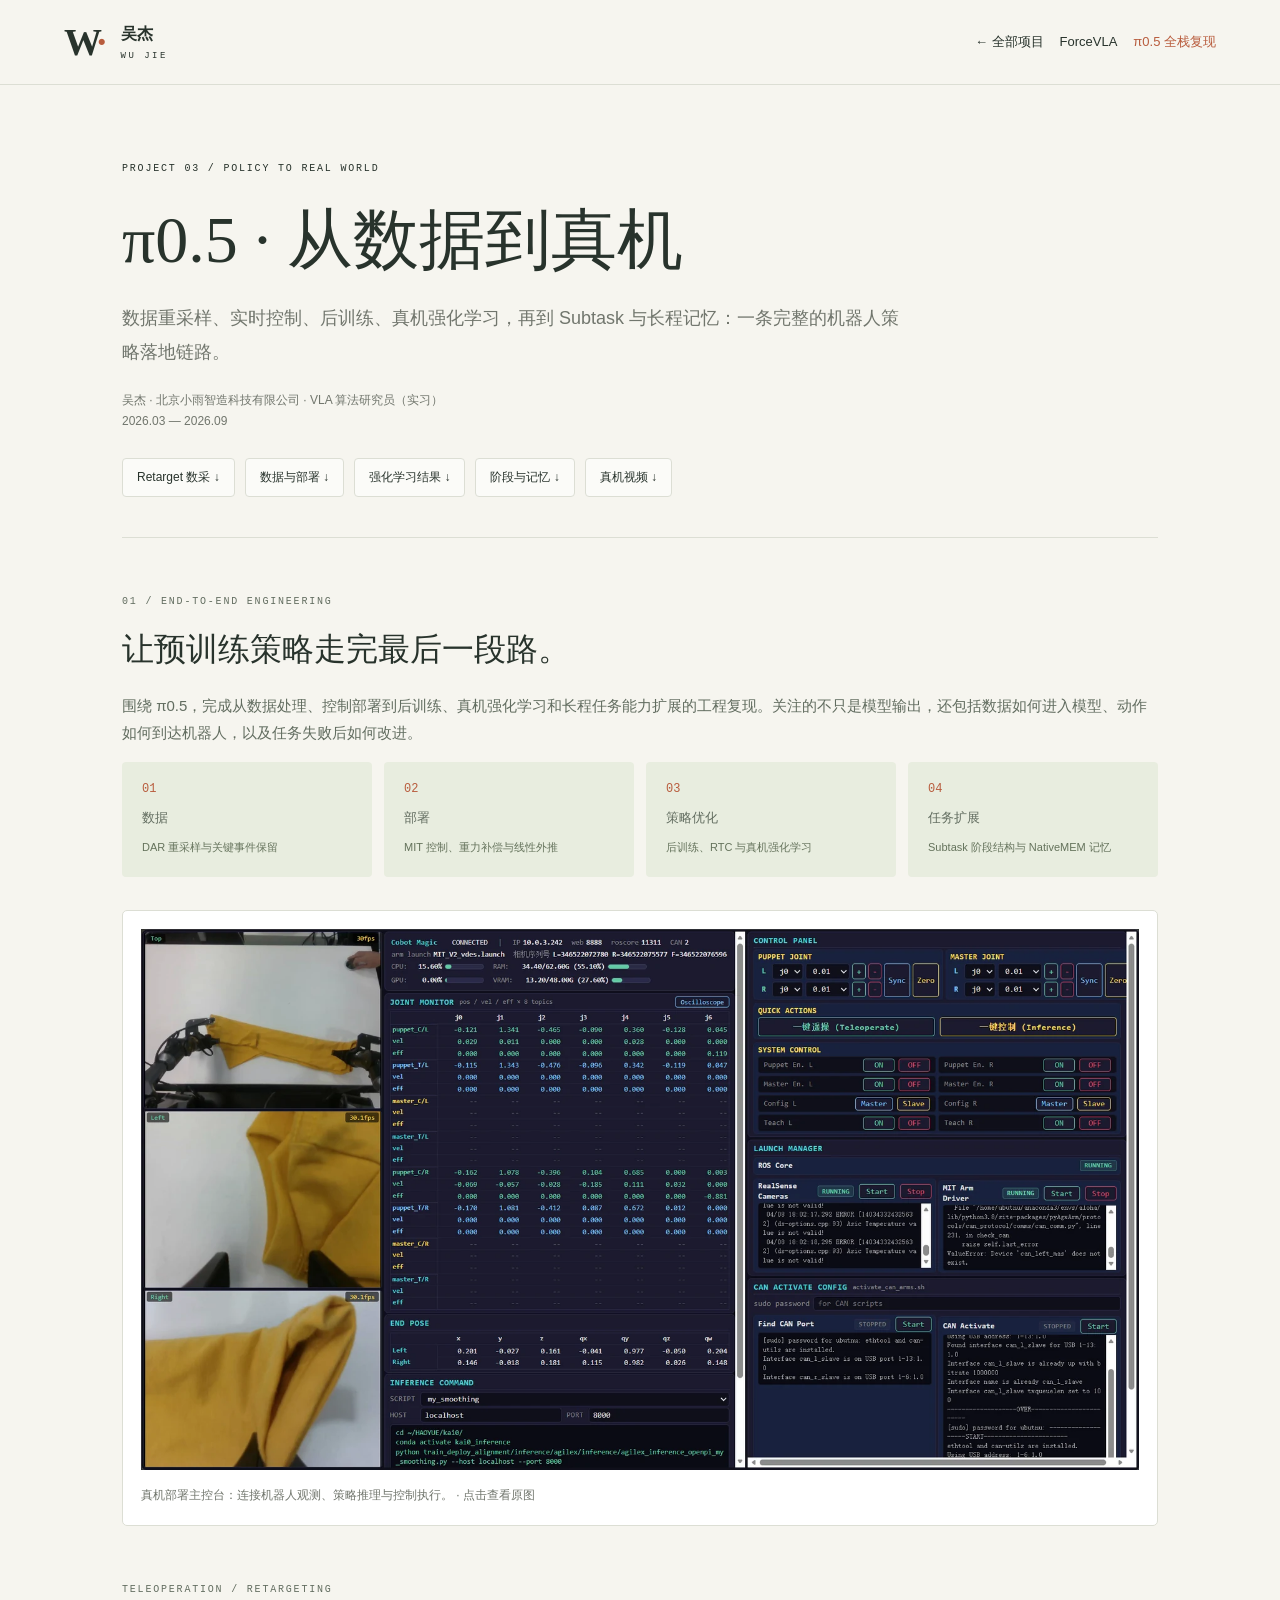
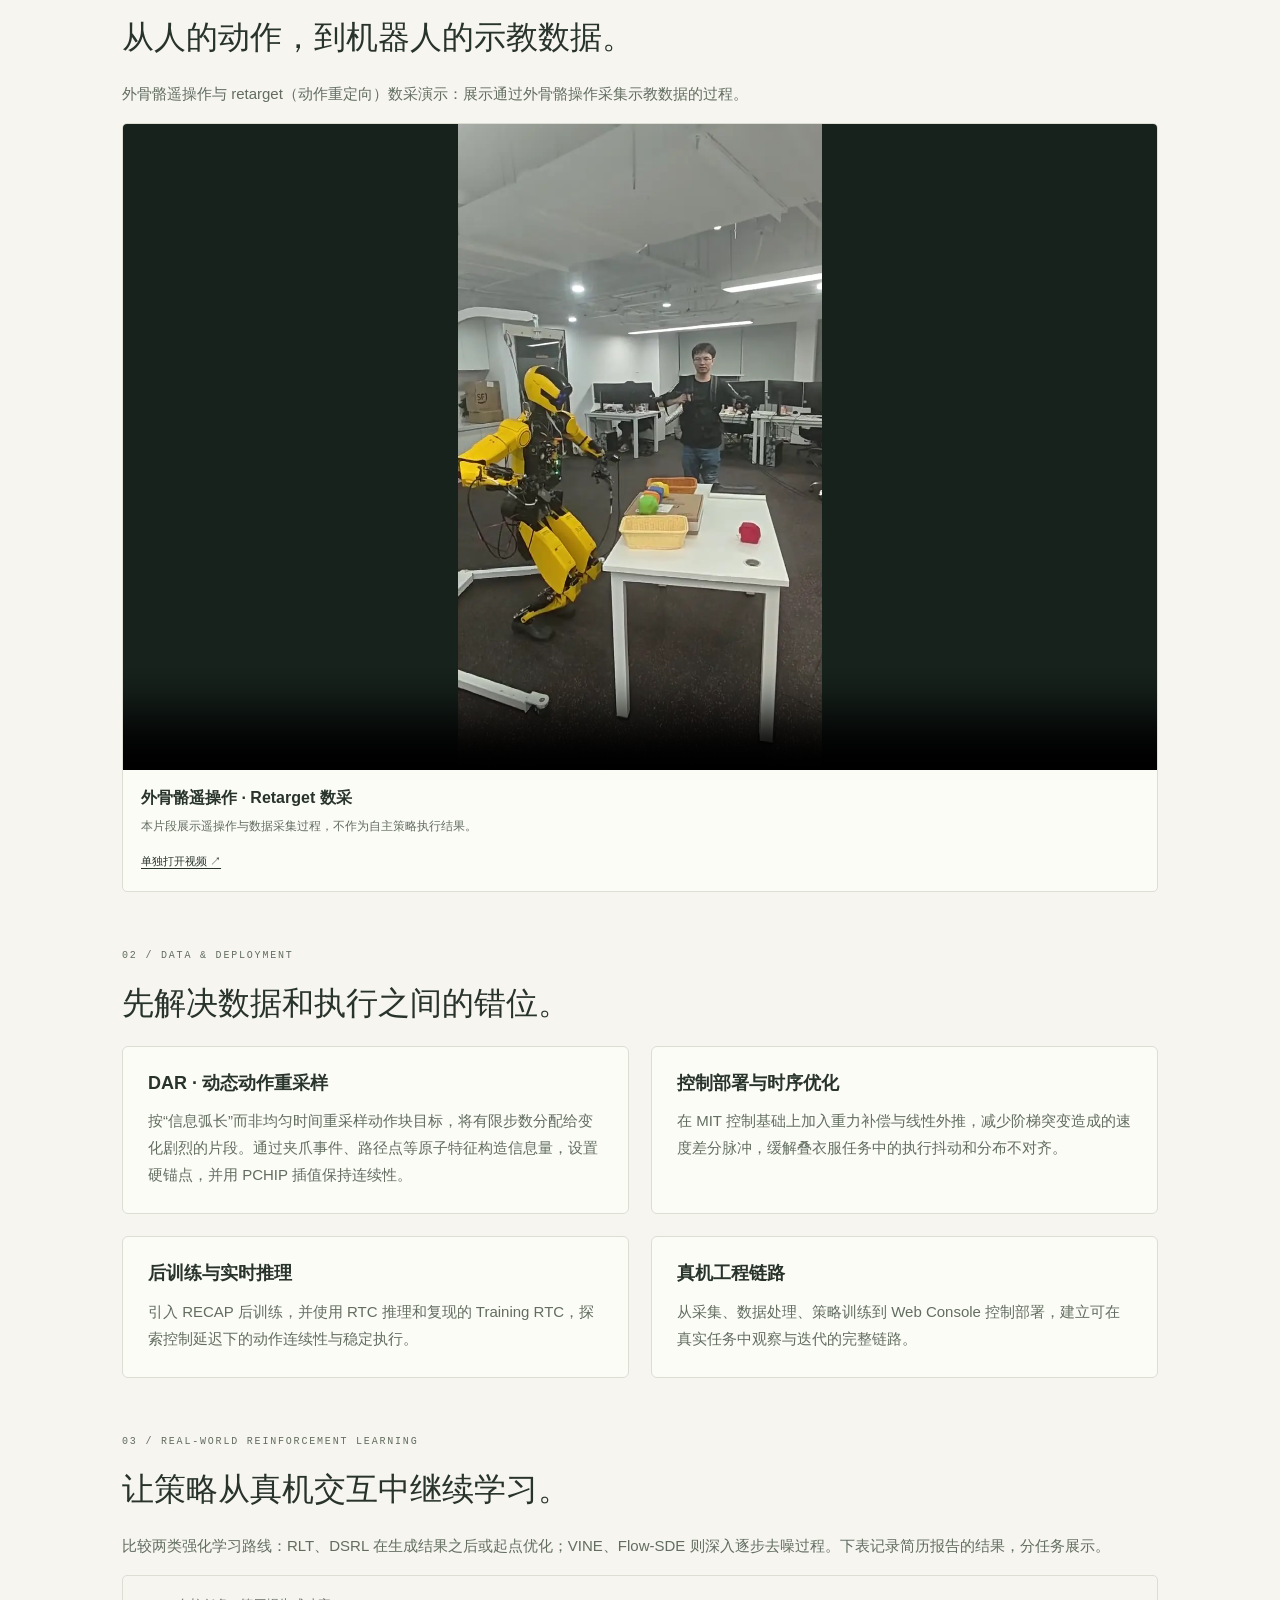
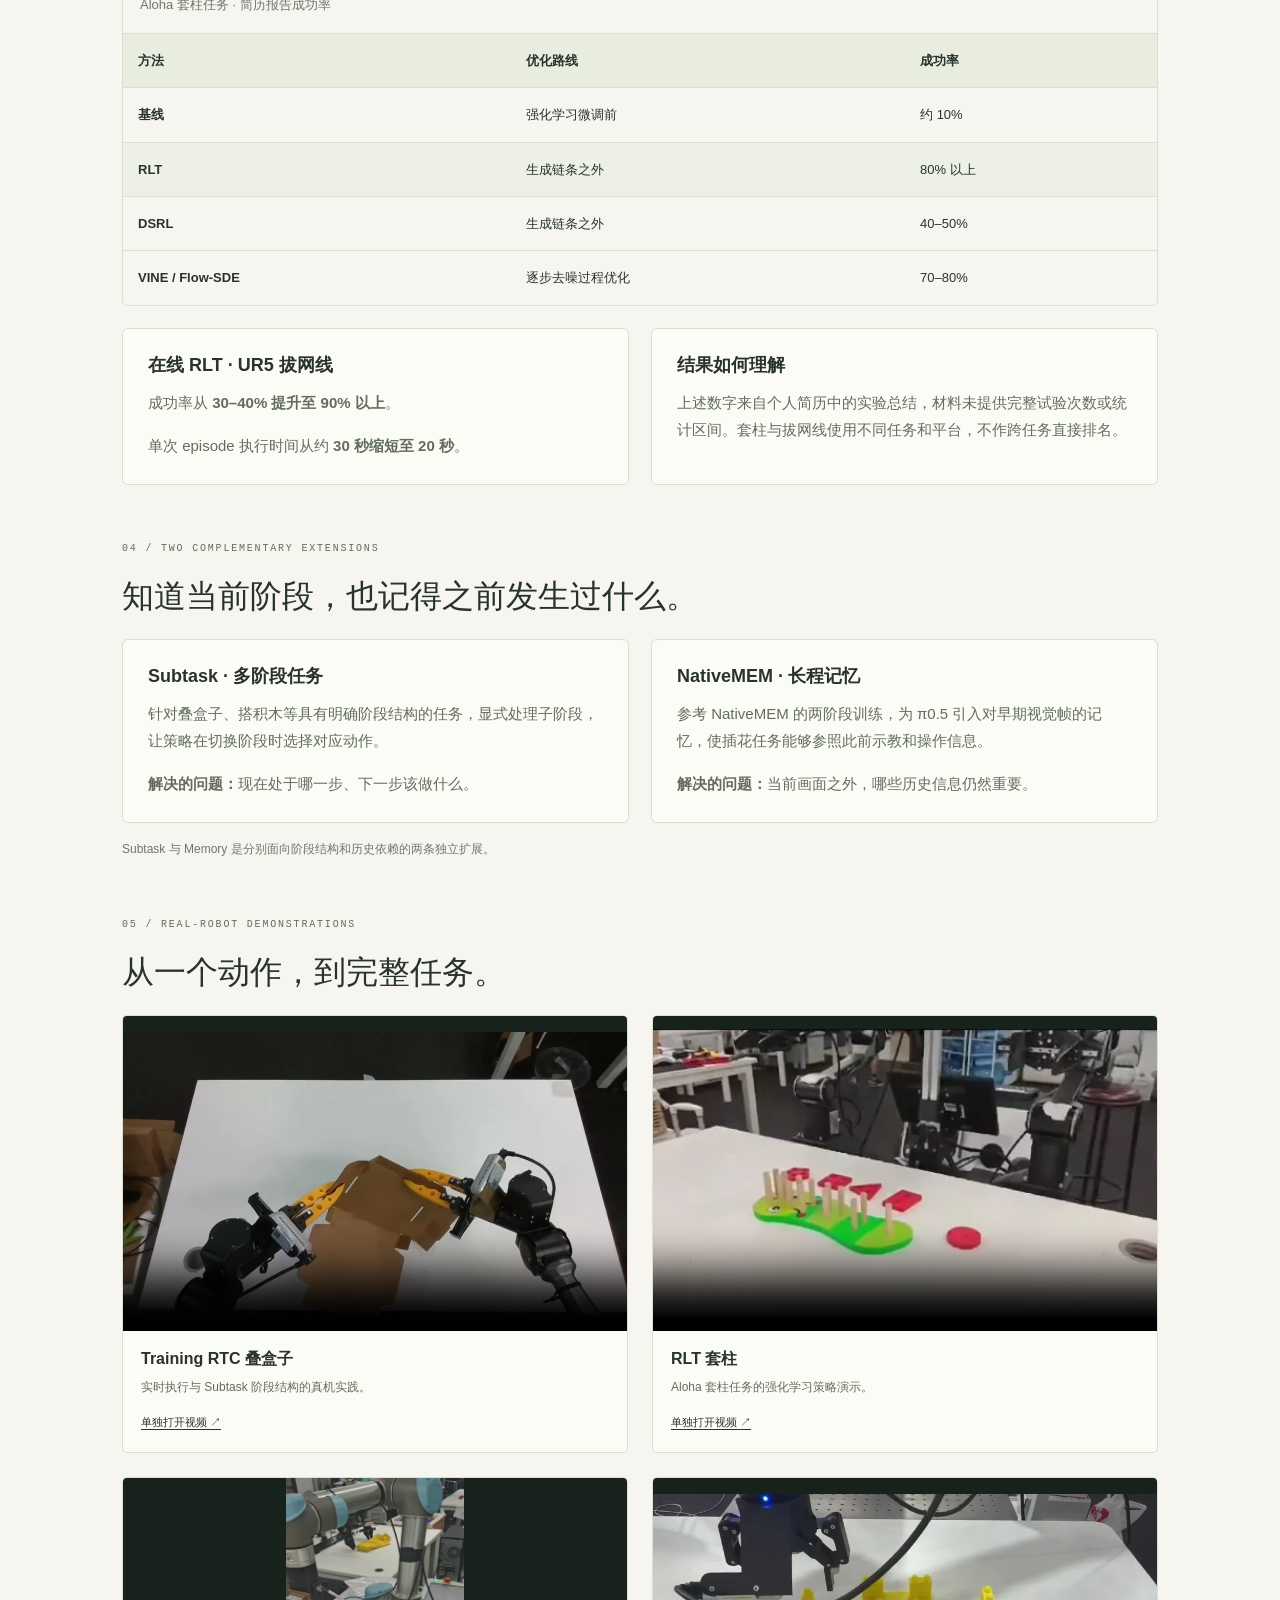
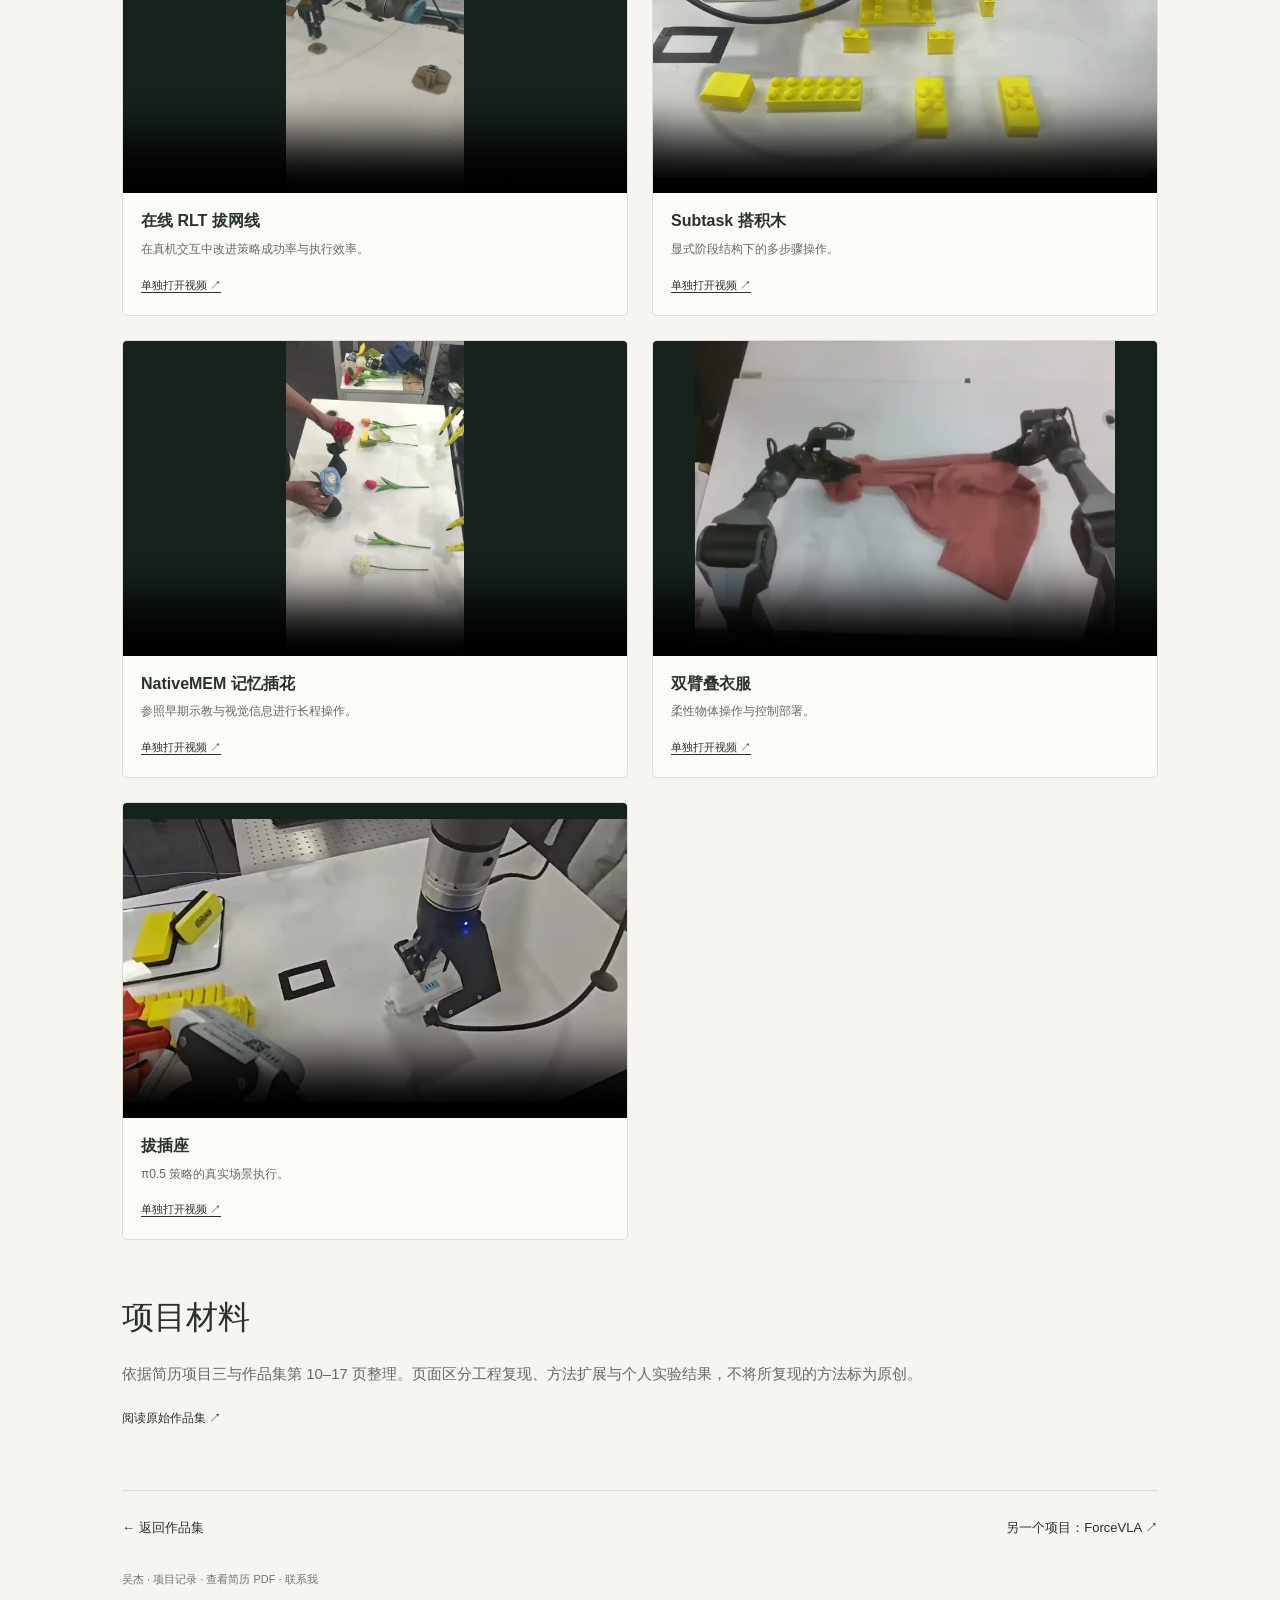
==== commit b90b0a1c: "Add exoskeleton retarget demo and journal submission letters" ====
--- a/pi05/index.html
+++ b/pi05/index.html
@@ -1,8 +1,9 @@
 <!doctype html>
 <html lang="zh-CN"><head><meta charset="utf-8"><meta name="viewport" content="width=device-width, initial-scale=1"><meta name="theme-color" content="#f6f5ef"><meta name="description" content="数据重采样、实时控制、后训练、真机强化学习，再到 Subtask 与长程记忆：一条完整的机器人策略落地链路。"><meta property="og:title" content="π0.5 · 从数据到真机 · 吴杰"><meta property="og:description" content="数据重采样、实时控制、后训练、真机强化学习，再到 Subtask 与长程记忆：一条完整的机器人策略落地链路。"><title>π0.5 · 从数据到真机 · 吴杰的项目作品集</title><link rel="icon" href="../assets/favicon.svg" type="image/svg+xml"><link rel="stylesheet" href="../styles.css"><link rel="stylesheet" href="../project-pages.css"><script src="../project-pages.js" defer></script></head>
 <body class="project-page"><a class="skip-link" href="#main">跳到主要内容</a><header class="site-header"><a class="brand" href="../index.html"><span class="brand-mark">W<span>·</span></span><span>吴杰 <small>WU JIE</small></span></a><nav class="project-nav" aria-label="项目导航"><a href="../index.html#projects">← 全部项目</a><a href="../forcevla/index.html" >ForceVLA</a><a href="../pi05/index.html" aria-current="page">π0.5 全栈复现</a></nav></header>
-<main class="project-shell" id="main"><header class="project-hero"><p class="eyebrow">PROJECT 03 / POLICY TO REAL WORLD</p><h1>π0.5 · 从数据到真机</h1><p class="lead">数据重采样、实时控制、后训练、真机强化学习，再到 Subtask 与长程记忆：一条完整的机器人策略落地链路。</p><p class="project-meta">吴杰 · 北京小雨智造科技有限公司 · VLA 算法研究员（实习）<br>2026.03 — 2026.09</p><nav class="jump-links" aria-label="页内导航"><a href="#pipeline">数据与部署 ↓</a><a href="#rl">强化学习结果 ↓</a><a href="#memory">阶段与记忆 ↓</a><a href="#demos">真机视频 ↓</a></nav></header>
-<section class="project-section" id="overview"><p class="eyebrow">01 / END-TO-END ENGINEERING</p><h2>让预训练策略走完最后一段路。</h2><p>围绕 π0.5，完成从数据处理、控制部署到后训练、真机强化学习和长程任务能力扩展的工程复现。关注的不只是模型输出，还包括数据如何进入模型、动作如何到达机器人，以及任务失败后如何改进。</p><ol class="flow"><li>数据<small>DAR 重采样与关键事件保留</small></li><li>部署<small>MIT 控制、重力补偿与线性外推</small></li><li>策略优化<small>后训练、RTC 与真机强化学习</small></li><li>任务扩展<small>Subtask 阶段结构与 NativeMEM 记忆</small></li></ol><figure class="project-figure"><a href="../assets/images/deployment.webp" target="_blank" rel="noopener" aria-label="查看原图：Web Console 主控界面与真机多视角"><img src="../assets/images/deployment.webp" alt="Web Console 主控界面与真机多视角" loading="lazy"></a><figcaption>真机部署主控台：连接机器人观测、策略推理与控制执行。 · 点击查看原图</figcaption></figure></section><section class="project-section" id="pipeline"><p class="eyebrow">02 / DATA & DEPLOYMENT</p><h2>先解决数据和执行之间的错位。</h2><div class="two-col"><article class="note-card"><h3>DAR · 动态动作重采样</h3><p>按“信息弧长”而非均匀时间重采样动作块目标，将有限步数分配给变化剧烈的片段。通过夹爪事件、路径点等原子特征构造信息量，设置硬锚点，并用 PCHIP 插值保持连续性。</p></article><article class="note-card"><h3>控制部署与时序优化</h3><p>在 MIT 控制基础上加入重力补偿与线性外推，减少阶梯突变造成的速度差分脉冲，缓解叠衣服任务中的执行抖动和分布不对齐。</p></article><article class="note-card"><h3>后训练与实时推理</h3><p>引入 RECAP 后训练，并使用 RTC 推理和复现的 Training RTC，探索控制延迟下的动作连续性与稳定执行。</p></article><article class="note-card"><h3>真机工程链路</h3><p>从采集、数据处理、策略训练到 Web Console 控制部署，建立可在真实任务中观察与迭代的完整链路。</p></article></div></section>
+<main class="project-shell" id="main"><header class="project-hero"><p class="eyebrow">PROJECT 03 / POLICY TO REAL WORLD</p><h1>π0.5 · 从数据到真机</h1><p class="lead">数据重采样、实时控制、后训练、真机强化学习，再到 Subtask 与长程记忆：一条完整的机器人策略落地链路。</p><p class="project-meta">吴杰 · 北京小雨智造科技有限公司 · VLA 算法研究员（实习）<br>2026.03 — 2026.09</p><nav class="jump-links" aria-label="页内导航"><a href="#data-collection">Retarget 数采 ↓</a><a href="#pipeline">数据与部署 ↓</a><a href="#rl">强化学习结果 ↓</a><a href="#memory">阶段与记忆 ↓</a><a href="#demos">真机视频 ↓</a></nav></header>
+<section class="project-section" id="overview"><p class="eyebrow">01 / END-TO-END ENGINEERING</p><h2>让预训练策略走完最后一段路。</h2><p>围绕 π0.5，完成从数据处理、控制部署到后训练、真机强化学习和长程任务能力扩展的工程复现。关注的不只是模型输出，还包括数据如何进入模型、动作如何到达机器人，以及任务失败后如何改进。</p><ol class="flow"><li>数据<small>DAR 重采样与关键事件保留</small></li><li>部署<small>MIT 控制、重力补偿与线性外推</small></li><li>策略优化<small>后训练、RTC 与真机强化学习</small></li><li>任务扩展<small>Subtask 阶段结构与 NativeMEM 记忆</small></li></ol><figure class="project-figure"><a href="../assets/images/deployment.webp" target="_blank" rel="noopener" aria-label="查看原图：Web Console 主控界面与真机多视角"><img src="../assets/images/deployment.webp" alt="Web Console 主控界面与真机多视角" loading="lazy"></a><figcaption>真机部署主控台：连接机器人观测、策略推理与控制执行。 · 点击查看原图</figcaption></figure></section><section class="project-section" id="data-collection"><p class="eyebrow">TELEOPERATION / RETARGETING</p><h2>从人的动作，到机器人的示教数据。</h2><p>外骨骼遥操作与 retarget（动作重定向）数采演示：展示通过外骨骼操作采集示教数据的过程。</p><figure class="video-card"><video controls playsinline preload="none" poster="../assets/images/exoskeleton-retarget-poster.webp" aria-label="外骨骼遥操作 retarget 数采"><source src="../assets/videos/exoskeleton-retarget.mp4" type="video/mp4">请通过下方链接打开视频。</video><figcaption><h3>外骨骼遥操作 · Retarget 数采</h3><p>本片段展示遥操作与数据采集过程，不作为自主策略执行结果。</p><a href="../assets/videos/exoskeleton-retarget.mp4" target="_blank" rel="noopener">单独打开视频 ↗</a></figcaption></figure></section>
+<section class="project-section" id="pipeline"><p class="eyebrow">02 / DATA & DEPLOYMENT</p><h2>先解决数据和执行之间的错位。</h2><div class="two-col"><article class="note-card"><h3>DAR · 动态动作重采样</h3><p>按“信息弧长”而非均匀时间重采样动作块目标，将有限步数分配给变化剧烈的片段。通过夹爪事件、路径点等原子特征构造信息量，设置硬锚点，并用 PCHIP 插值保持连续性。</p></article><article class="note-card"><h3>控制部署与时序优化</h3><p>在 MIT 控制基础上加入重力补偿与线性外推，减少阶梯突变造成的速度差分脉冲，缓解叠衣服任务中的执行抖动和分布不对齐。</p></article><article class="note-card"><h3>后训练与实时推理</h3><p>引入 RECAP 后训练，并使用 RTC 推理和复现的 Training RTC，探索控制延迟下的动作连续性与稳定执行。</p></article><article class="note-card"><h3>真机工程链路</h3><p>从采集、数据处理、策略训练到 Web Console 控制部署，建立可在真实任务中观察与迭代的完整链路。</p></article></div></section>
 <section class="project-section" id="rl"><p class="eyebrow">03 / REAL-WORLD REINFORCEMENT LEARNING</p><h2>让策略从真机交互中继续学习。</h2><p>比较两类强化学习路线：RLT、DSRL 在生成结果之后或起点优化；VINE、Flow-SDE 则深入逐步去噪过程。下表记录简历报告的结果，分任务展示。</p><div class="table-scroll" role="region" aria-label="Aloha 套柱实验结果，可横向滚动" tabindex="0"><table class="project-table"><caption>Aloha 套柱任务 · 简历报告成功率</caption><thead><tr><th scope="col">方法</th><th scope="col">优化路线</th><th scope="col">成功率</th></tr></thead><tbody><tr><th scope="row">基线</th><td>强化学习微调前</td><td>约 10%</td></tr><tr class="highlight"><th scope="row">RLT</th><td>生成链条之外</td><td>80% 以上</td></tr><tr><th scope="row">DSRL</th><td>生成链条之外</td><td>40–50%</td></tr><tr><th scope="row">VINE / Flow-SDE</th><td>逐步去噪过程优化</td><td>70–80%</td></tr></tbody></table></div><div class="two-col" style="margin-top:22px"><article class="note-card"><h3>在线 RLT · UR5 拔网线</h3><p>成功率从 <strong>30–40% 提升至 90% 以上</strong>。</p><p>单次 episode 执行时间从约 <strong>30 秒缩短至 20 秒</strong>。</p></article><article class="note-card"><h3>结果如何理解</h3><p>上述数字来自个人简历中的实验总结，材料未提供完整试验次数或统计区间。套柱与拔网线使用不同任务和平台，不作跨任务直接排名。</p></article></div></section>
 <section class="project-section" id="memory"><p class="eyebrow">04 / TWO COMPLEMENTARY EXTENSIONS</p><h2>知道当前阶段，也记得之前发生过什么。</h2><div class="two-col"><article class="note-card"><h3>Subtask · 多阶段任务</h3><p>针对叠盒子、搭积木等具有明确阶段结构的任务，显式处理子阶段，让策略在切换阶段时选择对应动作。</p><p><strong>解决的问题：</strong>现在处于哪一步、下一步该做什么。</p></article><article class="note-card"><h3>NativeMEM · 长程记忆</h3><p>参考 NativeMEM 的两阶段训练，为 π0.5 引入对早期视觉帧的记忆，使插花任务能够参照此前示教和操作信息。</p><p><strong>解决的问题：</strong>当前画面之外，哪些历史信息仍然重要。</p></article></div><p class="project-footnote">Subtask 与 Memory 是分别面向阶段结构和历史依赖的两条独立扩展。</p></section>
 <section class="project-section" id="demos"><p class="eyebrow">05 / REAL-ROBOT DEMONSTRATIONS</p><h2>从一个动作，到完整任务。</h2><div class="project-video-grid"><figure class="video-card"><video controls playsinline preload="none" poster="../assets/images/rtc-boxes-poster.webp" aria-label="Training RTC 叠盒子"><source src="../assets/videos/rtc-boxes.mp4" type="video/mp4">请使用下方链接打开视频。</video><figcaption><h3>Training RTC 叠盒子</h3><p>实时执行与 Subtask 阶段结构的真机实践。</p><a href="../assets/videos/rtc-boxes.mp4" target="_blank" rel="noopener">单独打开视频 ↗</a></figcaption></figure><figure class="video-card"><video controls playsinline preload="none" poster="../assets/images/rlt-insertion-poster.webp" aria-label="RLT 套柱"><source src="../assets/videos/rlt-insertion.mp4" type="video/mp4">请使用下方链接打开视频。</video><figcaption><h3>RLT 套柱</h3><p>Aloha 套柱任务的强化学习策略演示。</p><a href="../assets/videos/rlt-insertion.mp4" target="_blank" rel="noopener">单独打开视频 ↗</a></figcaption></figure><figure class="video-card"><video controls playsinline preload="none" poster="../assets/images/rlt-unplugging-poster.webp" aria-label="在线 RLT 拔网线"><source src="../assets/videos/rlt-unplugging.mp4" type="video/mp4">请使用下方链接打开视频。</video><figcaption><h3>在线 RLT 拔网线</h3><p>在真机交互中改进策略成功率与执行效率。</p><a href="../assets/videos/rlt-unplugging.mp4" target="_blank" rel="noopener">单独打开视频 ↗</a></figcaption></figure><figure class="video-card"><video controls playsinline preload="none" poster="../assets/images/subtask-blocks-poster.webp" aria-label="Subtask 搭积木"><source src="../assets/videos/subtask-blocks.mp4" type="video/mp4">请使用下方链接打开视频。</video><figcaption><h3>Subtask 搭积木</h3><p>显式阶段结构下的多步骤操作。</p><a href="../assets/videos/subtask-blocks.mp4" target="_blank" rel="noopener">单独打开视频 ↗</a></figcaption></figure><figure class="video-card"><video controls playsinline preload="none" poster="../assets/images/memory-flowers-poster.webp" aria-label="NativeMEM 记忆插花"><source src="../assets/videos/memory-flowers.mp4" type="video/mp4">请使用下方链接打开视频。</video><figcaption><h3>NativeMEM 记忆插花</h3><p>参照早期示教与视觉信息进行长程操作。</p><a href="../assets/videos/memory-flowers.mp4" target="_blank" rel="noopener">单独打开视频 ↗</a></figcaption></figure><figure class="video-card"><video controls playsinline preload="none" poster="../assets/images/folding-poster.webp" aria-label="双臂叠衣服"><source src="../assets/videos/folding.mp4" type="video/mp4">请使用下方链接打开视频。</video><figcaption><h3>双臂叠衣服</h3><p>柔性物体操作与控制部署。</p><a href="../assets/videos/folding.mp4" target="_blank" rel="noopener">单独打开视频 ↗</a></figcaption></figure><figure class="video-card"><video controls playsinline preload="none" poster="../assets/images/unplugging-poster.webp" aria-label="拔插座"><source src="../assets/videos/unplugging.mp4" type="video/mp4">请使用下方链接打开视频。</video><figcaption><h3>拔插座</h3><p>π0.5 策略的真实场景执行。</p><a href="../assets/videos/unplugging.mp4" target="_blank" rel="noopener">单独打开视频 ↗</a></figcaption></figure></div></section><section class="project-section" id="sources"><h2>项目材料</h2><p>依据简历项目三与作品集第 10–17 页整理。页面区分工程复现、方法扩展与个人实验结果，不将所复现的方法标为原创。</p><a class="text-link" href="../assets/docs/portfolio.pdf#page=10" target="_blank" rel="noopener">阅读原始作品集 ↗</a></section>
--- a/styles.css
+++ b/styles.css
@@ -8,3 +8,5 @@
 @media(max-width:600px){html{scroll-padding-top:25px}.site-header{height:76px;padding-inline:22px;position:relative}.brand{font-size:14px;gap:10px}.brand-mark{font-size:33px}.brand small{font-size:8px}.menu-toggle{display:flex;width:38px;height:38px;background:none;padding:10px 6px;flex-direction:column;justify-content:center;gap:6px}.menu-toggle span{height:1px;background:var(--ink);width:25px;transition:transform .2s}.menu-toggle[aria-expanded=true] span:first-child{transform:translateY(3.5px) rotate(45deg)}.menu-toggle[aria-expanded=true] span:last-child{transform:translateY(-3.5px) rotate(-45deg)}.site-header nav{display:none;position:absolute;left:0;right:0;top:75px;z-index:10;flex-direction:column;align-items:stretch;gap:0;background:var(--paper);border-bottom:1px solid var(--line);padding:12px 23px 20px;box-shadow:0 12px 15px #20302005}.site-header nav.open{display:flex}.site-header nav>a{padding:11px 0}.site-header .nav-resume{padding:10px 13px;margin-top:7px;width:fit-content}.wrap{padding-inline:23px}.hero{grid-template-columns:1fr;gap:34px;padding-top:39px;padding-bottom:32px}.hero .eyebrow{font-size:8px;letter-spacing:1.2px}.hero h1{font-size:57px;line-height:1.25;margin:25px 0 22px}.hero-intro{font-size:13px;line-height:2}.hero-meta{font-size:10px;margin-top:19px}.hero-meta span{padding-inline:8px}.hero-actions{gap:25px;margin-top:25px}.hero-actions .button{padding:11px 20px;font-size:12px;gap:30px}.hero-actions .text-link{font-size:11px}.availability{font-size:9px;margin-top:18px}.hero-visual{margin-top:0;padding-bottom:0}.hero-photo{aspect-ratio:1.23}.photo-index{font-size:7px;margin-bottom:9px}.photo-index span:last-child{display:inline}.floating-note{left:-9px;bottom:68px;padding:11px 17px;gap:12px}.floating-note div{font-size:15px}.floating-note small{font-size:8px}.photo-label{font-size:9px;bottom:23px;left:18px}.hero-play{width:36px;height:36px;right:20px;bottom:19px}.visual-caption{font-size:8px;padding-top:10px}.visual-caption span:last-child{display:inline}.focus-strip{width:calc(100% - 46px);padding:0;grid-template-columns:1fr}.focus-strip>div,.focus-strip>div:first-child{padding:17px 0;border-left:0;border-bottom:1px solid var(--line);gap:19px}.focus-strip>div:last-child{border:0}.focus-index{font-size:10px}.focus-strip p{display:flex;flex:1;align-items:center;justify-content:space-between;gap:10px;font-size:11px}.focus-strip small{font-size:7px;line-height:1.5;margin:0;text-align:right;letter-spacing:0}.section{padding-top:51px;padding-bottom:42px}.section-heading{gap:20px;margin-bottom:24px;align-items:flex-start;flex-direction:column}.section-heading .eyebrow{font-size:8px;margin-bottom:11px;letter-spacing:1.5px}.section-heading h2{font-size:30px}.section-description{font-size:11px;line-height:1.8}.section-description br{display:none}.filter-bar{margin-bottom:21px}.filters{gap:20px;overflow-x:auto;scrollbar-width:none;width:100%}.filters button{font-size:10px;flex:none;padding-bottom:12px}.filters small{font-size:8px}.project-grid{grid-template-columns:1fr;gap:23px}.project-featured,.project-wide{display:flex;grid-column:auto}.project-featured .project-image{min-height:0;aspect-ratio:1.42}.rsa-cover img{padding:36px 24px 15px}.project-image{aspect-ratio:1.62}.project-featured .project-body,.project-body,.project-wide .project-body{padding:24px}.project-topline{font-size:7px;letter-spacing:.5px;gap:6px}.project-featured .paper-status{font-size:8px}.project-featured h3{font-size:23px}.project-body h3{font-size:21px;line-height:1.4}.project-body>p{font-size:12px;line-height:1.95}.project-metrics{gap:33px;margin-top:23px}.project-metrics strong{font-size:32px}.project-metrics small{font-size:8px}.project-bottom,.project-featured .project-bottom{padding-top:23px;align-items:center}.project-featured .tags span:last-child{display:inline}.tags span{font-size:8px;padding:3px 7px}.project-bottom>.text-link{font-size:10px;gap:8px}.project-wide .project-image{min-height:0;aspect-ratio:1.7}.project-wide .paper-status{font-size:8px}.image-tag{font-size:7px;left:14px;top:14px}.open-icon{width:32px;height:32px;bottom:14px;right:14px}.source-note{font-size:9px;line-height:1.9}.demo-section{padding-block:48px}.demo-grid{grid-template-columns:1fr 1fr;gap:24px 14px}.demo-thumb{aspect-ratio:1.2}.demo-title{font-size:11px;line-height:1.5;align-items:flex-start}.demo-subtitle{font-size:8px;line-height:1.7;margin-top:5px}.demo-type{font-size:6px;letter-spacing:.1px;padding:3px 5px;left:7px;top:7px}.demo-play{width:25px;height:25px;left:8px;bottom:8px}.button-outline-light{font-size:10px;margin-top:30px}.about-grid{grid-template-columns:1fr;gap:39px;margin-top:27px}.person>img{height:88px;width:70px}.person h3{font-size:23px}.person p{font-size:10px}.person{gap:21px}.about-copy>p{font-size:12px}.skill-groups>div{gap:17px}.skill-groups p{font-size:10px}.skill-groups>div>span{font-size:10px}.timeline{margin-left:3px}.timeline h3{font-size:17px}.timeline-date{font-size:10px}.timeline .timeline-role,.timeline-item>p:last-child{font-size:11px}.timeline-item{padding-bottom:28px;padding-left:24px}.maker-strip{grid-template-columns:1fr;padding:16px;gap:20px;margin-top:38px}.maker-strip>img{width:100%;height:170px}.maker-strip>div{padding:0 4px 7px}.maker-strip h3{font-size:22px}.maker-strip p:not(.eyebrow){font-size:11px}.contact-section{gap:23px;padding-top:32px;padding-bottom:35px}.contact-section h2{font-size:26px;line-height:1.6;margin-top:14px}.contact-section p:not(.eyebrow){font-size:11px;line-height:1.9;margin-top:10px}.contact-actions{gap:16px;flex-wrap:wrap}.contact-email{font-size:16px}.contact-email span{margin-left:6px}.contact-actions .text-link{font-size:9px}.site-footer{padding-block:23px;flex-wrap:wrap;gap:22px}.site-footer .brand{font-size:12px}.site-footer>p{order:3;width:100%;font-size:9px}.site-footer .text-link{font-size:10px}.site-footer .brand-mark{font-size:29px}dialog{width:calc(100% - 20px);max-height:calc(100dvh - 28px);border-radius:5px}.dialog-header{padding:31px 23px 21px}.dialog-header h2{font-size:26px}.dialog-header>.eyebrow{font-size:8px;letter-spacing:1px}.dialog-lead{font-size:12px}.dialog-meta{font-size:9px;gap:5px 13px}.dialog-sections{padding:25px 23px 30px}.dialog-hero{padding:13px;max-height:320px}.detail-section p,.detail-section li{font-size:12px}.result-list{gap:14px;padding:16px;grid-template-columns:1fr}.result-list>div{display:flex;align-items:center;gap:18px}.result-list strong{font-size:28px;min-width:93px;margin:0}.result-list span{font-size:10px}.video-container{padding:0 12px 17px}.dialog-close{right:12px;top:12px;margin-right:12px}.video-footnote{font-size:9px;line-height:1.9}.detail-source{font-size:9px!important}}
 @media(prefers-reduced-motion:reduce){html{scroll-behavior:auto}*,*:before,*:after{animation:none!important;transition:none!important}}
 @media print{.site-header nav,.hero-play,.filter-bar,.demo-section,.dialog-close,.contact-actions button,.menu-toggle,dialog,.toast{display:none!important}.hero{padding-top:30px}.section{padding-top:35px;padding-bottom:25px}.project-card{break-inside:avoid}.project-card[hidden]{display:flex!important}.wrap{padding-inline:0}.project-body{padding:15px}.about-grid{gap:35px}body{background:#fff;color:#222}.site-header{padding:0}a{color:inherit}.maker-strip{display:none}}
+
+.submission-link{font-size:11px;color:var(--green);text-decoration:underline;text-underline-offset:4px;margin-top:12px;width:fit-content}.submission-proof{margin-top:28px}.submission-proof img{width:100%;max-width:480px;height:auto;border-radius:5px;margin:16px 0}.submission-proof a{display:block}
